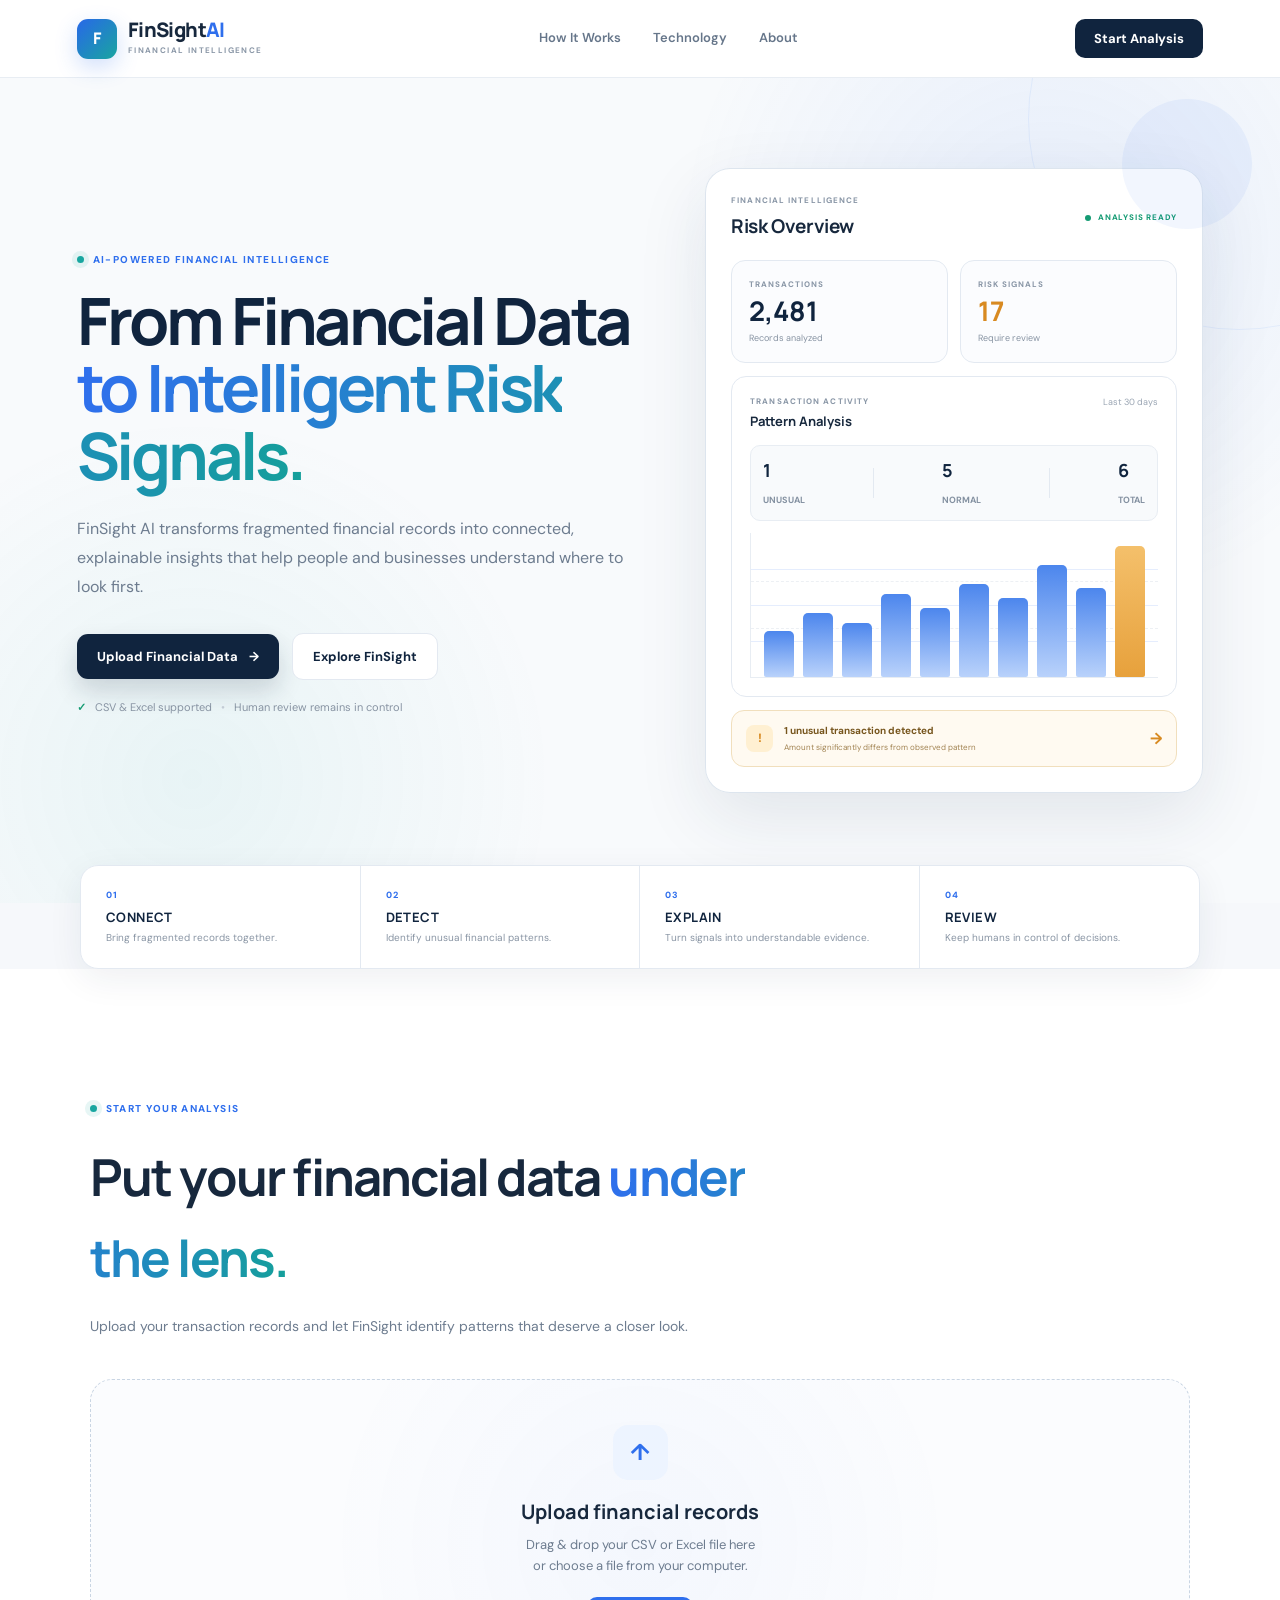
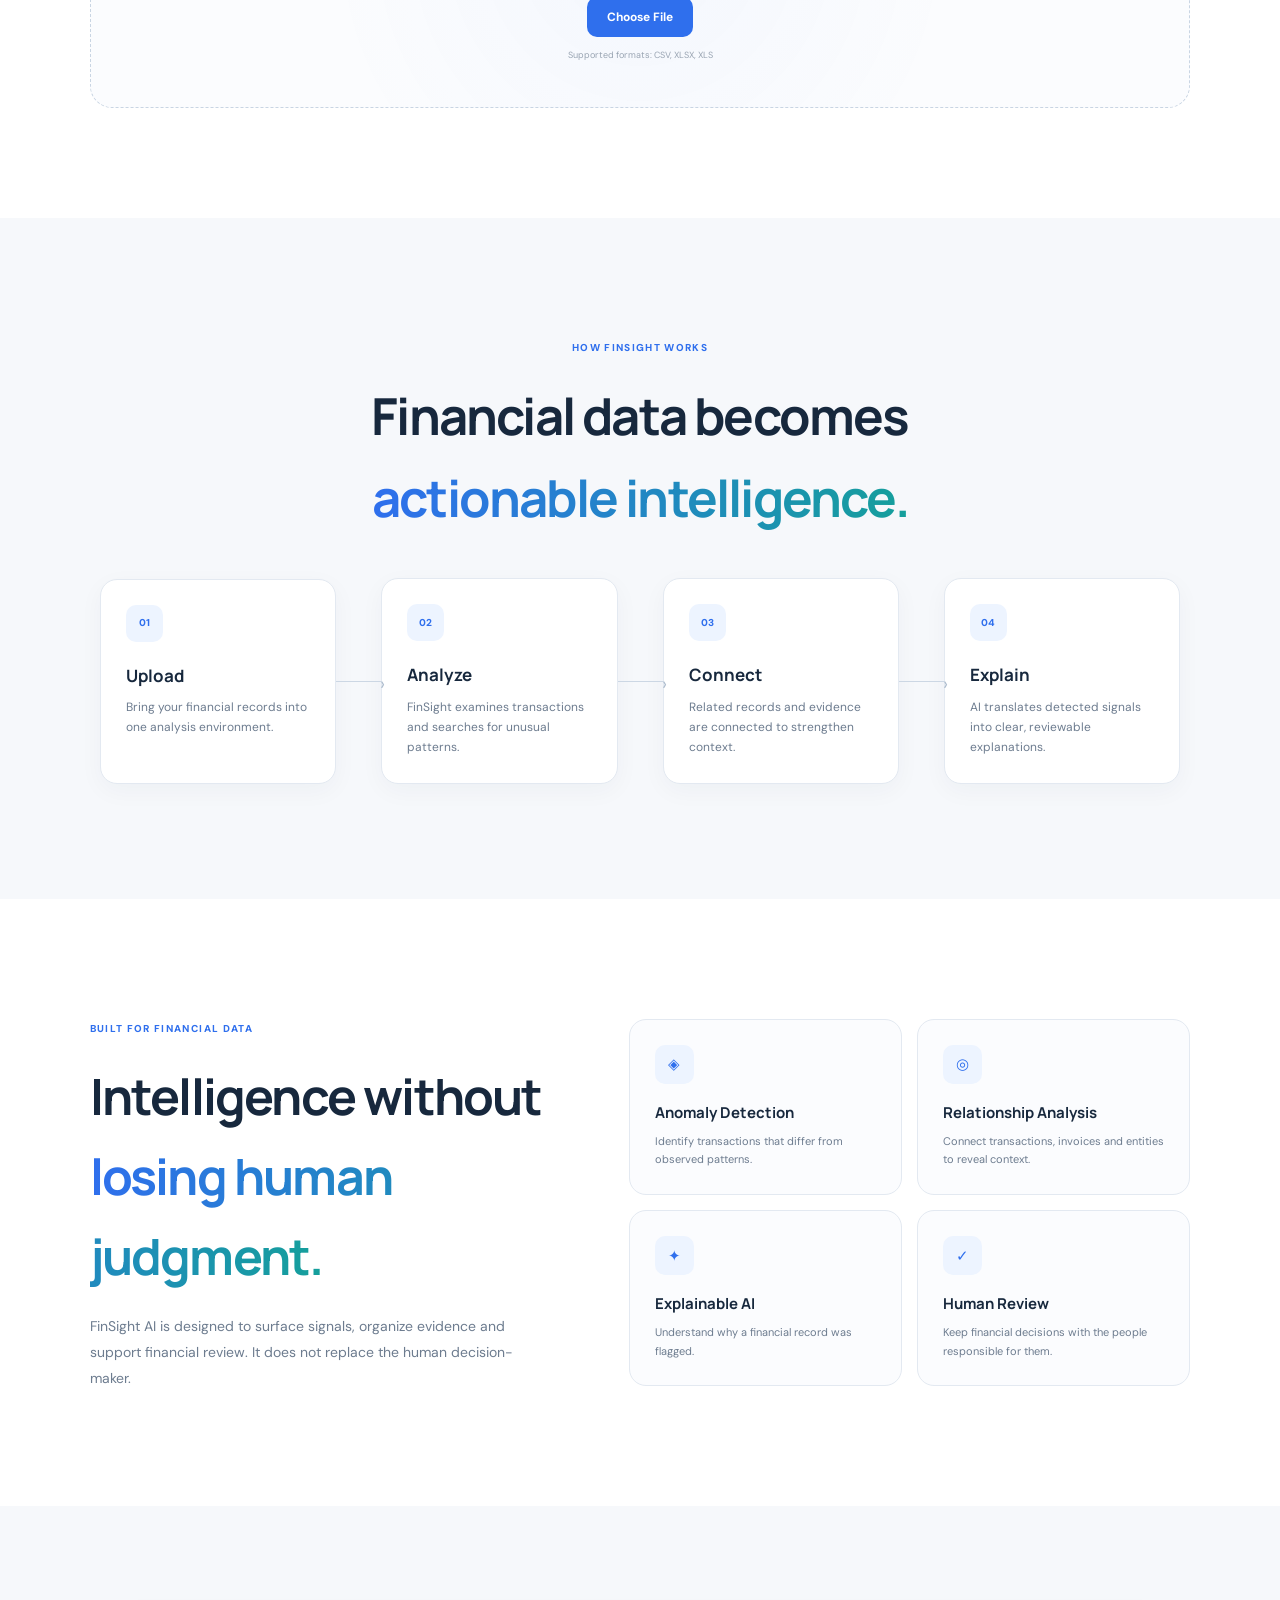
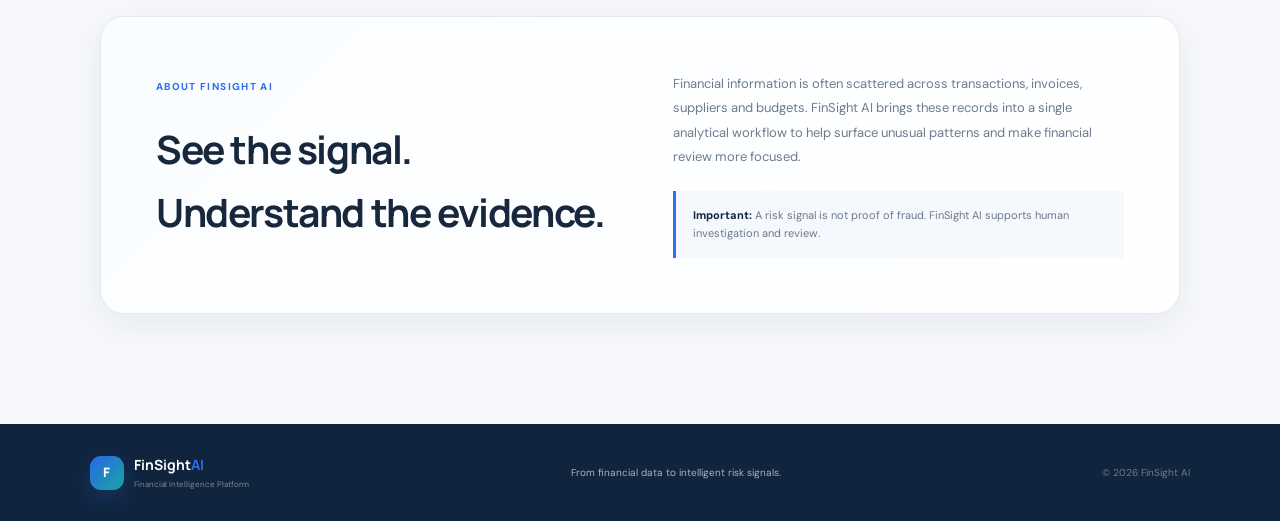
==== frontend/index.html @ 5de6beb6 "Complete FinSight AI frontend backend and risk analysis" ====
<!DOCTYPE html>
<html lang="en">

<head>

    <meta charset="UTF-8">

    <meta
        name="viewport"
        content="width=device-width, initial-scale=1.0"
    >

    <title>
        FinSight AI | Financial Intelligence
    </title>

    <link
        rel="stylesheet"
        href="style.css"
    >

</head>


<body>


    <!-- =====================================
         NAVIGATION
    ====================================== -->

    <header class="navbar">

        <div class="logo">

            <div class="logo-mark">
                F
            </div>

            <div>

                <div class="logo-name">
                    FinSight<span>AI</span>
                </div>

                <div class="logo-tagline">
                    FINANCIAL INTELLIGENCE
                </div>

            </div>

        </div>


        <nav>

            <a href="#how-it-works">
                How It Works
            </a>

            <a href="#technology">
                Technology
            </a>

            <a href="#about">
                About
            </a>

        </nav>


        <button
            class="nav-button"
            onclick="scrollToUpload()"
        >
            Start Analysis
        </button>

    </header>



    <!-- =====================================
         MAIN
    ====================================== -->

    <main>


        <!-- =================================
             HERO
        ================================== -->

        <section class="hero">


            <div class="hero-content">


                <div class="eyebrow">

                    <span class="status-dot"></span>

                    AI-POWERED FINANCIAL INTELLIGENCE

                </div>


                <h1>

                    From Financial Data

                    <br>

                    <span>
                        to Intelligent Risk Signals.
                    </span>

                </h1>


                <p class="hero-description">

                    FinSight AI transforms fragmented
                    financial records into connected,
                    explainable insights that help people
                    and businesses understand where to
                    look first.

                </p>


                <div class="hero-actions">


                    <button
                        class="primary-button"
                        onclick="scrollToUpload()"
                    >

                        Upload Financial Data

                        <span>
                            →
                        </span>

                    </button>


                    <button
                        class="secondary-button"
                        onclick="scrollToHowItWorks()"
                    >

                        Explore FinSight

                    </button>


                </div>


                <div class="hero-note">

                    <span>
                        ✓
                    </span>

                    CSV & Excel supported

                    <span class="separator">
                        •
                    </span>

                    Human review remains in control

                </div>


            </div>



            <!-- =================================
                 HERO INTELLIGENCE PREVIEW
            ================================== -->

            <div class="hero-visual">


                <div class="visual-header">


                    <div>

                        <span class="small-label">
                            FINANCIAL INTELLIGENCE
                        </span>

                        <h3>
                            Risk Overview
                        </h3>

                    </div>


                    <div class="live-status">

                        <span></span>

                        ANALYSIS READY

                    </div>


                </div>



                <!-- =================================
                     HERO METRICS
                ================================== -->

                <div class="metric-grid">


                    <div class="metric-card">

                        <span class="metric-label">
                            TRANSACTIONS
                        </span>

                        <strong>
                            2,481
                        </strong>

                        <small>
                            Records analyzed
                        </small>

                    </div>


                    <div class="metric-card">

                        <span class="metric-label">
                            RISK SIGNALS
                        </span>

                        <strong class="accent-number">
                            17
                        </strong>

                        <small>
                            Require review
                        </small>

                    </div>


                </div>



                <!-- =================================
                     PATTERN ANALYSIS
                ================================== -->

                <div class="analysis-card">


                    <div class="analysis-top">


                        <div>

                            <span class="small-label">
                                TRANSACTION ACTIVITY
                            </span>

                            <h4>
                                Pattern Analysis
                            </h4>

                        </div>


                        <span class="period">
                            Last 30 days
                        </span>


                    </div>



                    <!-- Pattern summary -->

                    <div
                        class="pattern-summary"
                        style="
                            display:flex;
                            justify-content:space-between;
                            align-items:center;
                            margin-bottom:12px;
                            padding:10px 12px;
                            border-radius:10px;
                            background:#f8fafc;
                            border:1px solid #e8edf3;
                        "
                    >

                        <div>

                            <strong
                                style="
                                    display:block;
                                    color:#10243e;
                                    font-family:'Manrope',sans-serif;
                                    font-size:18px;
                                "
                            >
                                1
                            </strong>

                            <span
                                style="
                                    color:#8491a1;
                                    font-size:9px;
                                    font-weight:700;
                                    text-transform:uppercase;
                                "
                            >
                                Unusual

                            </span>

                        </div>


                        <div
                            style="
                                width:1px;
                                height:30px;
                                background:#e3e9f1;
                            "
                        ></div>


                        <div>

                            <strong
                                style="
                                    display:block;
                                    color:#10243e;
                                    font-family:'Manrope',sans-serif;
                                    font-size:18px;
                                "
                            >
                                5
                            </strong>

                            <span
                                style="
                                    color:#8491a1;
                                    font-size:9px;
                                    font-weight:700;
                                    text-transform:uppercase;
                                "
                            >
                                Normal

                            </span>

                        </div>


                        <div
                            style="
                                width:1px;
                                height:30px;
                                background:#e3e9f1;
                            "
                        ></div>


                        <div>

                            <strong
                                style="
                                    display:block;
                                    color:#10243e;
                                    font-family:'Manrope',sans-serif;
                                    font-size:18px;
                                "
                            >
                                6
                            </strong>

                            <span
                                style="
                                    color:#8491a1;
                                    font-size:9px;
                                    font-weight:700;
                                    text-transform:uppercase;
                                "
                            >
                                Total

                            </span>

                        </div>


                    </div>



                    <!-- Chart -->

                    <div class="chart">


                        <div class="chart-line line-1"></div>

                        <div class="chart-line line-2"></div>

                        <div class="chart-line line-3"></div>


                        <div class="chart-bars">

                            <i style="height:32%"></i>

                            <i style="height:45%"></i>

                            <i style="height:38%"></i>

                            <i style="height:58%"></i>

                            <i style="height:48%"></i>

                            <i style="height:65%"></i>

                            <i style="height:55%"></i>

                            <i style="height:78%"></i>

                            <i style="height:62%"></i>

                            <i
                                style="height:91%"
                                class="risk-bar"
                            ></i>

                        </div>


                    </div>


                </div>



                <!-- =================================
                     RISK ALERT
                ================================== -->

                <div class="risk-alert">


                    <div class="risk-icon">
                        !
                    </div>


                    <div class="risk-text">

                        <strong>
                            1 unusual transaction detected
                        </strong>

                        <span>
                            Amount significantly differs
                            from observed pattern
                        </span>

                    </div>


                    <div class="risk-arrow">
                        →
                    </div>


                </div>


            </div>


        </section>



        <!-- =====================================
             CONCEPT STRIP
        ====================================== -->

        <section class="concept-strip">


            <div>

                <span>
                    01
                </span>

                <strong>
                    CONNECT
                </strong>

                <p>
                    Bring fragmented records together.
                </p>

            </div>


            <div>

                <span>
                    02
                </span>

                <strong>
                    DETECT
                </strong>

                <p>
                    Identify unusual financial patterns.
                </p>

            </div>


            <div>

                <span>
                    03
                </span>

                <strong>
                    EXPLAIN
                </strong>

                <p>
                    Turn signals into understandable evidence.
                </p>

            </div>


            <div>

                <span>
                    04
                </span>

                <strong>
                    REVIEW
                </strong>

                <p>
                    Keep humans in control of decisions.
                </p>

            </div>


        </section>



        <!-- =====================================
             UPLOAD SECTION
        ====================================== -->

        <section
            class="upload-section"
            id="upload"
        >


            <div class="section-heading">


                <div class="eyebrow">

                    <span class="status-dot"></span>

                    START YOUR ANALYSIS

                </div>


                <h2>

                    Put your financial data

                    <span>
                        under the lens.
                    </span>

                </h2>


                <p>

                    Upload your transaction records
                    and let FinSight identify patterns
                    that deserve a closer look.

                </p>


            </div>



            <div
                class="upload-box"
                id="uploadBox"
            >


                <div class="upload-icon">
                    ↑
                </div>


                <h3>
                    Upload financial records
                </h3>


                <p>

                    Drag & drop your CSV or Excel
                    file here

                    <br>

                    or choose a file from your computer.

                </p>


                <input
                    type="file"
                    id="fileInput"
                    accept=".csv,.xlsx,.xls"
                    hidden
                >


                <button
                    class="upload-button"
                    onclick="document.getElementById('fileInput').click()"
                >

                    Choose File

                </button>


                <div class="file-info">

                    Supported formats:
                    CSV, XLSX, XLS

                </div>


            </div>


        </section>



        <!-- =====================================
             HOW IT WORKS
        ====================================== -->

        <section
            class="how-section"
            id="how-it-works"
        >


            <div class="section-heading centered">


                <div class="eyebrow">
                    HOW FINSIGHT WORKS
                </div>


                <h2>

                    Financial data becomes

                    <span>
                        actionable intelligence.
                    </span>

                </h2>


            </div>



            <div class="steps">


                <div class="step-card">

                    <div class="step-number">
                        01
                    </div>

                    <h3>
                        Upload
                    </h3>

                    <p>

                        Bring your financial records
                        into one analysis environment.

                    </p>

                </div>


                <div class="step-connector"></div>


                <div class="step-card">

                    <div class="step-number">
                        02
                    </div>

                    <h3>
                        Analyze
                    </h3>

                    <p>

                        FinSight examines transactions
                        and searches for unusual patterns.

                    </p>

                </div>


                <div class="step-connector"></div>


                <div class="step-card">

                    <div class="step-number">
                        03
                    </div>

                    <h3>
                        Connect
                    </h3>

                    <p>

                        Related records and evidence
                        are connected to strengthen context.

                    </p>

                </div>


                <div class="step-connector"></div>


                <div class="step-card">

                    <div class="step-number">
                        04
                    </div>

                    <h3>
                        Explain
                    </h3>

                    <p>

                        AI translates detected signals
                        into clear, reviewable explanations.

                    </p>

                </div>


            </div>


        </section>



        <!-- =====================================
             TECHNOLOGY
        ====================================== -->

        <section
            class="technology-section"
            id="technology"
        >


            <div class="tech-content">


                <div class="eyebrow">
                    BUILT FOR FINANCIAL DATA
                </div>


                <h2>

                    Intelligence without

                    <span>
                        losing human judgment.
                    </span>

                </h2>


                <p>

                    FinSight AI is designed to surface
                    signals, organize evidence and
                    support financial review. It does
                    not replace the human decision-maker.

                </p>


            </div>



            <div class="tech-grid">


                <div class="tech-card">

                    <span class="tech-icon">
                        ◈
                    </span>

                    <h3>
                        Anomaly Detection
                    </h3>

                    <p>
                        Identify transactions that differ
                        from observed patterns.
                    </p>

                </div>


                <div class="tech-card">

                    <span class="tech-icon">
                        ◎
                    </span>

                    <h3>
                        Relationship Analysis
                    </h3>

                    <p>
                        Connect transactions, invoices
                        and entities to reveal context.
                    </p>

                </div>


                <div class="tech-card">

                    <span class="tech-icon">
                        ✦
                    </span>

                    <h3>
                        Explainable AI
                    </h3>

                    <p>
                        Understand why a financial record
                        was flagged.
                    </p>

                </div>


                <div class="tech-card">

                    <span class="tech-icon">
                        ✓
                    </span>

                    <h3>
                        Human Review
                    </h3>

                    <p>
                        Keep financial decisions with
                        the people responsible for them.
                    </p>

                </div>


            </div>


        </section>



        <!-- =====================================
             ABOUT
        ====================================== -->

        <section
            class="about-section"
            id="about"
        >


            <div class="about-card">


                <div class="about-left">


                    <div class="eyebrow">
                        ABOUT FINSIGHT AI
                    </div>


                    <h2>

                        See the signal.

                        <br>

                        Understand the evidence.

                    </h2>


                </div>



                <div class="about-right">


                    <p>

                        Financial information is often
                        scattered across transactions,
                        invoices, suppliers and budgets.
                        FinSight AI brings these records
                        into a single analytical workflow
                        to help surface unusual patterns
                        and make financial review more focused.

                    </p>


                    <div class="disclaimer">

                        <strong>
                            Important:
                        </strong>

                        A risk signal is not proof of fraud.
                        FinSight AI supports human investigation
                        and review.

                    </div>


                </div>


            </div>


        </section>


    </main>



    <!-- =====================================
         FOOTER
    ====================================== -->

    <footer>


        <div class="footer-logo">


            <div class="logo-mark">
                F
            </div>


            <div>

                <strong>
                    FinSight<span>AI</span>
                </strong>

                <small>
                    Financial Intelligence Platform
                </small>

            </div>


        </div>


        <p>
            From financial data to intelligent risk signals.
        </p>


        <span class="copyright">
            © 2026 FinSight AI
        </span>


    </footer>



    <script src="script.js"></script>


</body>

</html>
---- frontend/style.css ----
@import url('https://fonts.googleapis.com/css2?family=DM+Sans:wght@400;500;600;700&family=Manrope:wght@600;700;800&display=swap');

:root {
    --navy: #10243e;
    --navy-2: #173452;
    --blue: #2f6fed;
    --blue-soft: #edf4ff;
    --teal: #18a6a0;
    --green: #159b73;
    --orange: #d88a21;

    --bg: #f6f8fb;
    --white: #ffffff;
    --text: #17283d;
    --muted: #6d7c8f;
    --line: #e3e9f1;

    --shadow: 0 24px 70px rgba(25, 48, 76, .10);
    --shadow-soft: 0 10px 35px rgba(25, 48, 76, .07);

    --radius: 20px;
}


/* =========================================
   RESET
========================================= */

* {
    margin: 0;
    padding: 0;
    box-sizing: border-box;
}

html {
    scroll-behavior: smooth;
}

body {
    font-family: "DM Sans", sans-serif;
    color: var(--text);
    background: var(--bg);
    line-height: 1.6;
    overflow-x: hidden;
}

button,
input {
    font-family: inherit;
}

button {
    cursor: pointer;
}

a {
    text-decoration: none;
    color: inherit;
}

h1,
h2,
h3,
h4 {
    font-family: "Manrope", sans-serif;
}


/* =========================================
   NAVIGATION
========================================= */

.navbar {
    height: 78px;
    padding: 0 6%;

    display: flex;
    align-items: center;
    justify-content: space-between;

    background: rgba(255, 255, 255, .94);

    border-bottom: 1px solid rgba(227, 233, 241, .8);

    position: sticky;
    top: 0;
    z-index: 100;

    backdrop-filter: blur(18px);
}

.logo {
    display: flex;
    align-items: center;
    gap: 11px;
}

.logo-mark {
    width: 40px;
    height: 40px;

    display: flex;
    align-items: center;
    justify-content: center;

    border-radius: 11px;

    color: white;

    font-family: "Manrope", sans-serif;
    font-weight: 800;

    background: linear-gradient(
        135deg,
        #2868e8,
        #19a5a0
    );

    box-shadow: 0 8px 22px rgba(47, 111, 237, .22);
}

.logo-name {
    font-family: "Manrope", sans-serif;

    font-weight: 800;
    font-size: 20px;

    line-height: 1;

    letter-spacing: -.6px;
}

.logo-name span,
.footer-logo span {
    color: var(--blue);
}

.logo-tagline {
    margin-top: 4px;

    color: #8a97a7;

    font-size: 8px;
    font-weight: 700;

    letter-spacing: 1.4px;
}

nav {
    display: flex;
    gap: 32px;
}

nav a {
    color: #66768a;

    font-size: 13px;
    font-weight: 600;

    transition: .25s ease;
}

nav a:hover {
    color: var(--blue);
}

.nav-button {
    border: 0;

    padding: 11px 19px;

    border-radius: 10px;

    background: var(--navy);
    color: white;

    font-size: 13px;
    font-weight: 700;

    transition: .25s ease;
}

.nav-button:hover {
    background: var(--blue);

    transform: translateY(-2px);
}


/* =========================================
   HERO
========================================= */

.hero {
    min-height: 700px;

    padding: 90px 6% 110px;

    display: grid;

    grid-template-columns:
        minmax(0, 1fr)
        minmax(440px, .9fr);

    align-items: center;

    gap: 75px;

    position: relative;

    overflow: hidden;

    background:
        radial-gradient(
            circle at 82% 20%,
            rgba(47, 111, 237, .09),
            transparent 30%
        ),
        radial-gradient(
            circle at 15% 85%,
            rgba(24, 166, 160, .07),
            transparent 28%
        ),
        #f8fafc;
}

.hero::before {
    content: "";

    position: absolute;

    width: 420px;
    height: 420px;

    right: -170px;
    top: -170px;

    border: 1px solid rgba(47, 111, 237, .08);

    border-radius: 50%;
}

.hero-content {
    max-width: 650px;

    position: relative;
    z-index: 2;
}

.eyebrow {
    display: inline-flex;

    align-items: center;

    gap: 9px;

    color: var(--blue);

    font-size: 10px;

    font-weight: 800;

    letter-spacing: 1.35px;

    margin-bottom: 19px;
}

.status-dot {
    width: 7px;
    height: 7px;

    border-radius: 50%;

    background: var(--teal);

    box-shadow:
        0 0 0 5px rgba(24, 166, 160, .10);
}

.hero h1 {
    max-width: 700px;

    font-size: clamp(46px, 5.1vw, 72px);

    line-height: 1.04;

    letter-spacing: -3.3px;

    color: var(--navy);

    margin-bottom: 25px;
}

.hero h1 span,
.section-heading h2 span,
.tech-content h2 span {
    background:
        linear-gradient(
            90deg,
            #2f6fed,
            #159f9b
        );

    -webkit-background-clip: text;
    -webkit-text-fill-color: transparent;
}

.hero-description {
    max-width: 570px;

    color: var(--muted);

    font-size: 16px;

    line-height: 1.8;

    margin-bottom: 31px;
}

.hero-actions {
    display: flex;

    gap: 13px;

    align-items: center;
}

.primary-button,
.secondary-button {
    border-radius: 11px;

    padding: 14px 20px;

    font-size: 13px;

    font-weight: 700;

    transition: .25s ease;
}

.primary-button {
    border: 0;

    background: var(--navy);

    color: white;

    box-shadow:
        0 12px 25px rgba(16, 36, 62, .16);
}

.primary-button span {
    margin-left: 8px;
}

.primary-button:hover {
    background: var(--blue);

    transform: translateY(-2px);
}

.secondary-button {
    background: white;

    color: var(--navy);

    border: 1px solid var(--line);
}

.secondary-button:hover {
    border-color: #b8c7da;

    transform: translateY(-2px);
}

.hero-note {
    margin-top: 19px;

    display: flex;

    align-items: center;

    gap: 9px;

    color: #8793a2;

    font-size: 11px;
}

.hero-note > span:first-child {
    color: var(--green);

    font-weight: 800;
}

.separator {
    color: #c3cbd5;
}


/* =========================================
   HERO VISUAL
========================================= */

.hero-visual {
    position: relative;

    width: 100%;

    padding: 25px;

    background: rgba(255, 255, 255, .97);

    border: 1px solid rgba(220, 228, 238, .95);

    border-radius: 25px;

    box-shadow: var(--shadow);

    backdrop-filter: blur(20px);

    transform: none;

    transition: .3s ease;

    z-index: 3;
}

.hero-visual:hover {
    transform: translateY(-3px);
}

.hero-visual::before {
    content: "";

    position: absolute;

    width: 130px;
    height: 130px;

    top: -70px;
    right: -50px;

    border-radius: 50%;

    background: rgba(47, 111, 237, .06);

    pointer-events: none;
}

.visual-header {
    display: flex;

    align-items: center;

    justify-content: space-between;

    margin-bottom: 19px;
}

.small-label {
    display: block;

    color: #8a97a7;

    font-size: 8px;

    font-weight: 800;

    letter-spacing: 1.1px;
}

.visual-header h3 {
    margin-top: 4px;

    font-size: 19px;

    letter-spacing: -.4px;
}

.live-status {
    display: flex;

    align-items: center;

    gap: 7px;

    color: var(--green);

    font-size: 8px;

    font-weight: 800;

    letter-spacing: .8px;
}

.live-status span {
    width: 6px;
    height: 6px;

    border-radius: 50%;

    background: var(--green);
}


/* =========================================
   METRICS
========================================= */

.metric-grid {
    display: grid;

    grid-template-columns: 1fr 1fr;

    gap: 12px;

    margin-bottom: 13px;
}

.metric-card {
    padding: 17px;

    border: 1px solid var(--line);

    border-radius: 14px;

    background: #fbfcfe;
}

.metric-label {
    display: block;

    color: #8a97a7;

    font-size: 8px;

    font-weight: 800;

    letter-spacing: 1px;

    margin-bottom: 6px;
}

.metric-card strong {
    display: block;

    color: var(--navy);

    font-family: "Manrope", sans-serif;

    font-size: 27px;

    line-height: 1;
}

.metric-card strong.accent-number {
    color: var(--orange);
}

.metric-card small {
    display: block;

    color: #8793a2;

    font-size: 9px;

    margin-top: 7px;
}


/* =========================================
   ANALYSIS CARD
========================================= */

.analysis-card {
    padding: 18px;

    background: #fff;

    border: 1px solid var(--line);

    border-radius: 15px;
}

.analysis-top {
    display: flex;

    justify-content: space-between;

    align-items: flex-start;

    margin-bottom: 13px;
}

.analysis-top h4 {
    margin-top: 3px;

    font-size: 13px;
}

.period {
    color: #9aa5b3;

    font-size: 9px;
}


/* =========================================
   CHART
========================================= */

.chart {
    height: 145px;

    position: relative;

    border-left: 1px solid #e8edf3;

    border-bottom: 1px solid #e8edf3;

    overflow: hidden;
}

.chart::before,
.chart::after {
    content: "";

    position: absolute;

    left: 0;
    right: 0;

    border-top: 1px dashed #edf0f4;
}

.chart::before {
    top: 33%;
}

.chart::after {
    top: 66%;
}

.chart-bars {
    height: 100%;

    padding: 0 13px;

    display: flex;

    align-items: flex-end;

    gap: 9px;
}

.chart-bars i {
    display: block;

    flex: 1;

    min-width: 8px;

    border-radius: 5px 5px 2px 2px;

    background:
        linear-gradient(
            to top,
            #b9d2fb,
            #4c86ed
        );

    position: relative;

    z-index: 2;
}

.chart-bars i.risk-bar {
    background:
        linear-gradient(
            to top,
            #e7a13c,
            #f4c06b
        );
}

.chart-line {
    position: absolute;

    left: 0;
    right: 0;

    height: 1px;

    background: rgba(47, 111, 237, .12);
}

.line-1 {
    top: 25%;
}

.line-2 {
    top: 50%;
}

.line-3 {
    top: 75%;
}


/* =========================================
   RISK ALERT
========================================= */

.risk-alert {
    display: flex;

    align-items: center;

    gap: 11px;

    margin-top: 13px;

    padding: 12px 14px;

    border: 1px solid #f1dfbd;

    border-radius: 13px;

    background: #fffaf1;
}

.risk-icon {
    width: 27px;
    height: 27px;

    display: flex;

    align-items: center;
    justify-content: center;

    border-radius: 8px;

    background: #fff0d2;

    color: var(--orange);

    font-weight: 800;

    font-size: 12px;
}

.risk-text {
    flex: 1;
}

.risk-text strong {
    display: block;

    color: #76551d;

    font-size: 10px;
}

.risk-text span {
    display: block;

    color: #a18352;

    font-size: 8px;

    margin-top: 2px;
}

.risk-arrow {
    color: var(--orange);

    font-weight: 700;
}


/* =========================================
   CONCEPT STRIP
========================================= */

.concept-strip {
    width: 88%;

    max-width: 1120px;

    margin: -38px auto 0;

    position: relative;

    z-index: 5;

    display: grid;

    grid-template-columns:
        repeat(4, 1fr);

    background: white;

    border: 1px solid var(--line);

    border-radius: 18px;

    box-shadow: var(--shadow-soft);

    overflow: hidden;
}

.concept-strip > div {
    padding: 22px 25px;

    border-right: 1px solid var(--line);

    position: relative;
}

.concept-strip > div:last-child {
    border-right: 0;
}

.concept-strip span {
    display: block;

    color: var(--blue);

    font-size: 9px;

    font-weight: 800;

    letter-spacing: 1px;

    margin-bottom: 4px;
}

.concept-strip strong {
    display: block;

    color: var(--navy);

    font-family: "Manrope", sans-serif;

    font-size: 13px;

    letter-spacing: .4px;
}

.concept-strip p {
    margin-top: 3px;

    color: #8995a4;

    font-size: 10px;
}


/* =========================================
   UPLOAD SECTION
========================================= */

.upload-section {
    padding: 125px 7% 110px;

    background: white;
}

.section-heading {
    max-width: 680px;

    margin-bottom: 40px;
}

.section-heading h2 {
    font-size: clamp(34px, 4vw, 51px);

    letter-spacing: -1.8px;

    margin-bottom: 15px;
}

.section-heading p {
    color: var(--muted);

    font-size: 14px;

    line-height: 1.8;
}

.upload-box {
    min-height: 320px;

    display: flex;

    flex-direction: column;

    align-items: center;

    justify-content: center;

    text-align: center;

    padding: 45px;

    border: 1.5px dashed #c9d5e3;

    border-radius: 22px;

    background:
        radial-gradient(
            circle at center,
            rgba(47, 111, 237, .035),
            transparent 55%
        ),
        #fbfcfe;

    transition: .3s ease;
}

.upload-box:hover,
.upload-box.drag-over {
    border-color: var(--blue);

    background: #f8fbff;

    box-shadow: var(--shadow-soft);

    transform: translateY(-2px);
}

.upload-icon {
    width: 55px;
    height: 55px;

    display: flex;

    align-items: center;

    justify-content: center;

    margin-bottom: 16px;

    border-radius: 15px;

    background: var(--blue-soft);

    color: var(--blue);

    font-size: 23px;

    font-weight: 700;
}

.upload-box h3 {
    font-size: 20px;

    margin-bottom: 7px;
}

.upload-box p {
    color: var(--muted);

    font-size: 13px;

    margin-bottom: 20px;
}

.upload-button {
    border: 0;

    padding: 12px 20px;

    border-radius: 10px;

    background: var(--blue);

    color: white;

    font-size: 12px;

    font-weight: 700;

    transition: .25s ease;
}

.upload-button:hover {
    background: var(--navy);

    transform: translateY(-2px);
}

.file-info {
    margin-top: 11px;

    color: #99a4b2;

    font-size: 9px;
}


/* =========================================
   FINANCIAL ANALYSIS RESULTS
========================================= */

.analysis-results {
    width: 100%;
    max-width: 1050px;

    display: grid;
    grid-template-columns: repeat(4, 1fr);

    gap: 12px;

    margin: 28px auto;
}

.analysis-results > div {
    padding: 18px;

    background: #ffffff;

    border: 1px solid var(--line);

    border-radius: 14px;

    text-align: left;

    box-shadow: 0 5px 18px rgba(25, 48, 76, .04);
}

.analysis-results strong {
    display: block;

    color: var(--navy);

    font-family: "Manrope", sans-serif;

    font-size: 23px;

    line-height: 1.2;

    margin-bottom: 5px;
}

.analysis-results span {
    display: block;

    color: #8491a1;

    font-size: 9px;

    font-weight: 700;

    letter-spacing: .5px;

    text-transform: uppercase;
}


/* =========================================
   ANOMALY SECTION
========================================= */

.anomaly-section {
    width: 100%;
    max-width: 1050px;

    margin: 30px auto;

    text-align: left;
}

.anomaly-header {
    display: flex;

    align-items: center;

    gap: 12px;

    padding: 16px 18px;

    margin-bottom: 14px;

    background: #fffaf1;

    border: 1px solid #f1dfbd;

    border-radius: 14px;
}

.anomaly-icon {
    width: 34px;
    height: 34px;

    display: flex;

    align-items: center;
    justify-content: center;

    flex-shrink: 0;

    border-radius: 10px;

    background: #fff0d2;

    color: var(--orange);

    font-weight: 800;
}

.anomaly-header strong {
    display: block;

    color: #76551d;

    font-size: 12px;
}

.anomaly-header span {
    display: block;

    margin-top: 2px;

    color: #a18352;

    font-size: 10px;
}


/* =========================================
   ANOMALY CARD
========================================= */

.anomaly-card {
    padding: 24px;

    background: white;

    border: 1px solid var(--line);

    border-radius: 18px;

    box-shadow: 0 10px 35px rgba(25, 48, 76, .06);

    margin-bottom: 18px;
}

.anomaly-card-top {
    display: flex;

    justify-content: space-between;

    gap: 25px;

    padding-bottom: 18px;

    border-bottom: 1px solid var(--line);
}

.anomaly-card-top span,
.risk-score-box span,
.connected-item span {
    display: block;

    color: #8a97a7;

    font-size: 8px;

    font-weight: 800;

    letter-spacing: 1px;

    margin-bottom: 4px;
}

.anomaly-card-top strong {
    color: var(--navy);

    font-family: "Manrope", sans-serif;

    font-size: 18px;
}


/* =========================================
   RISK SCORE
========================================= */

.risk-score-box {
    display: flex;

    align-items: center;

    justify-content: space-between;

    gap: 20px;

    margin-top: 17px;

    padding: 16px;

    border-radius: 13px;

    background: #f8fafc;

    border: 1px solid #e8edf3;
}

.risk-score-box strong {
    color: var(--orange);

    font-family: "Manrope", sans-serif;

    font-size: 25px;
}

.risk-level {
    padding: 7px 12px;

    border-radius: 20px;

    background: #fff3dc;

    color: #8a611d;

    font-size: 9px;

    font-weight: 800;

    letter-spacing: .5px;
}


/* =========================================
   CONNECTED RECORDS
========================================= */

.connected-records {
    margin-top: 17px;

    padding: 17px;

    background: #f8fbff;

    border: 1px solid #e1ebf8;

    border-radius: 14px;
}

.connected-title {
    display: flex;

    align-items: center;

    gap: 8px;

    margin-bottom: 13px;

    color: var(--navy);

    font-size: 11px;
}

.connected-icon {
    font-size: 14px;
}

.connected-grid {
    display: grid;

    grid-template-columns: repeat(4, 1fr);

    gap: 10px;
}

.connected-item {
    padding: 12px;

    background: white;

    border: 1px solid #e6edf5;

    border-radius: 10px;
}

.connected-item strong {
    color: var(--navy);

    font-size: 11px;

    word-break: break-word;
}


/* =========================================
   AI EXPLANATION
========================================= */

.ai-explanation {
    margin-top: 17px;

    padding: 18px;

    border-radius: 14px;

    background:
        linear-gradient(
            135deg,
            #f5f9ff,
            #f8fcfb
        );

    border: 1px solid #dfeaf5;
}

.ai-explanation-title {
    display: flex;

    align-items: center;

    gap: 8px;

    margin-bottom: 9px;

    color: var(--navy);

    font-size: 12px;
}

.ai-icon {
    color: var(--blue);

    font-size: 15px;
}

.ai-explanation p {
    color: #63748a;

    font-size: 11px;

    line-height: 1.75;
}


/* =========================================
   RISK REASONS
========================================= */

.risk-reasons {
    margin-top: 17px;

    padding: 15px 17px;

    background: #fbfcfe;

    border: 1px solid var(--line);

    border-radius: 12px;
}

.risk-reasons strong {
    display: block;

    color: var(--navy);

    font-size: 10px;

    margin-bottom: 7px;
}

.risk-reasons ul {
    margin-left: 16px;
}

.risk-reasons li {
    color: #718096;

    font-size: 10px;

    margin-bottom: 3px;
}

.anomaly-card > p {
    margin-top: 13px;

    color: #68788b;

    font-size: 10px;

    line-height: 1.7;
}

.anomaly-card > small {
    display: block;

    margin-top: 15px;

    padding-top: 12px;

    border-top: 1px solid var(--line);

    color: #9aa5b3;

    font-size: 9px;
}


/* =========================================
   HUMAN REVIEW NOTE
========================================= */

.review-note {
    width: 100%;
    max-width: 1050px;

    margin: 20px auto;

    padding: 15px 18px;

    display: flex;

    align-items: center;

    gap: 7px;

    flex-wrap: wrap;

    background: #f5f8fd;

    border-left: 3px solid var(--blue);

    border-radius: 8px;

    color: #718096;

    font-size: 10px;

    text-align: left;
}

.review-note strong {
    color: var(--navy);
}


/* =========================================
   NO ANOMALY
========================================= */

.no-anomaly {
    width: 100%;
    max-width: 1050px;

    margin: 25px auto;

    padding: 22px;

    display: flex;

    align-items: center;

    gap: 13px;

    text-align: left;

    background: #f3fbf8;

    border: 1px solid #d6eee6;

    border-radius: 15px;
}

.no-anomaly > span {
    width: 35px;
    height: 35px;

    display: flex;

    align-items: center;
    justify-content: center;

    flex-shrink: 0;

    border-radius: 10px;

    background: #e2f6ef;

    color: var(--green);

    font-weight: 800;
}

.no-anomaly strong {
    display: block;

    color: #17694f;

    font-size: 12px;
}

.no-anomaly small {
    display: block;

    margin-top: 3px;

    color: #6e8c82;

    font-size: 10px;
}


/* =========================================
   HOW IT WORKS
========================================= */

.how-section {
    padding: 115px 7%;

    background: #f6f8fb;
}

.centered {
    text-align: center;

    margin-left: auto;

    margin-right: auto;
}

.steps {
    max-width: 1080px;

    margin: auto;

    display: grid;

    grid-template-columns:
        1fr 45px 1fr 45px 1fr 45px 1fr;

    align-items: center;
}

.step-card {
    min-height: 205px;

    padding: 25px;

    background: white;

    border: 1px solid var(--line);

    border-radius: 17px;

    box-shadow:
        0 7px 25px rgba(20,45,72,.04);

    transition: .3s ease;
}

.step-card:hover {
    transform: translateY(-5px);

    box-shadow: var(--shadow-soft);
}

.step-number {
    width: 37px;
    height: 37px;

    display: flex;

    align-items: center;

    justify-content: center;

    border-radius: 10px;

    background: var(--blue-soft);

    color: var(--blue);

    font-size: 10px;

    font-weight: 800;

    margin-bottom: 20px;
}

.step-card h3 {
    font-size: 17px;

    margin-bottom: 8px;
}

.step-card p {
    color: var(--muted);

    font-size: 12px;

    line-height: 1.7;
}

.step-connector {
    height: 1px;

    background: #ccd7e4;

    position: relative;
}

.step-connector::after {
    content: "›";

    position: absolute;

    right: -4px;

    top: -11px;

    color: #aebdce;

    font-size: 18px;
}


/* =========================================
   TECHNOLOGY
========================================= */

.technology-section {
    padding: 115px 7%;

    display: grid;

    grid-template-columns: .9fr 1.1fr;

    gap: 80px;

    align-items: center;

    background: white;
}

.tech-content {
    max-width: 480px;
}

.tech-content h2 {
    font-size: clamp(34px, 4vw, 50px);

    letter-spacing: -1.8px;

    margin-bottom: 18px;
}

.tech-content p {
    color: var(--muted);

    font-size: 14px;

    line-height: 1.85;
}

.tech-grid {
    display: grid;

    grid-template-columns: 1fr 1fr;

    gap: 15px;
}

.tech-card {
    padding: 25px;

    background: #fbfcfe;

    border: 1px solid var(--line);

    border-radius: 17px;

    transition: .3s ease;
}

.tech-card:hover {
    transform: translateY(-4px);

    background: white;

    box-shadow: var(--shadow-soft);
}

.tech-icon {
    width: 39px;
    height: 39px;

    display: flex;

    align-items: center;

    justify-content: center;

    margin-bottom: 17px;

    border-radius: 10px;

    background: var(--blue-soft);

    color: var(--blue);

    font-size: 15px;
}

.tech-card h3 {
    font-size: 15px;

    margin-bottom: 7px;
}

.tech-card p {
    color: var(--muted);

    font-size: 11px;

    line-height: 1.7;
}


/* =========================================
   ABOUT
========================================= */

.about-section {
    padding: 110px 7%;

    background: #f6f8fb;
}

.about-card {
    max-width: 1080px;

    margin: auto;

    display: grid;

    grid-template-columns: 1fr 1fr;

    gap: 65px;

    padding: 55px;

    background:
        linear-gradient(
            135deg,
            #fafdff,
            #ffffff
        );

    border: 1px solid var(--line);

    border-radius: 24px;

    box-shadow: var(--shadow-soft);
}

.about-left h2 {
    margin-top: 4px;

    font-size: 39px;

    letter-spacing: -1.4px;
}

.about-right > p {
    color: var(--muted);

    font-size: 13px;

    line-height: 1.85;

    margin-bottom: 22px;
}

.disclaimer {
    padding: 15px 17px;

    border-left: 3px solid var(--blue);

    background: #f5f8fd;

    color: #69798c;

    font-size: 11px;

    line-height: 1.7;
}

.disclaimer strong {
    color: var(--navy);
}


/* =========================================
   FOOTER
========================================= */

footer {
    padding: 30px 7%;

    display: flex;

    align-items: center;

    justify-content: space-between;

    background: var(--navy);

    color: rgba(255,255,255,.65);

    font-size: 10px;
}

.footer-logo {
    display: flex;

    align-items: center;

    gap: 10px;
}

.footer-logo .logo-mark {
    width: 34px;
    height: 34px;

    font-size: 13px;
}

.footer-logo strong {
    display: block;

    color: white;

    font-family: "Manrope", sans-serif;

    font-size: 14px;
}

.footer-logo small {
    display: block;

    color: rgba(255,255,255,.45);

    font-size: 8px;

    margin-top: 2px;
}

.copyright {
    color: rgba(255,255,255,.4);
}


/* =========================================
   RESPONSIVE
========================================= */

@media (max-width: 1000px) {

    .hero {
        grid-template-columns: 1fr;

        gap: 50px;

        padding-top: 70px;
    }

    .hero-content {
        max-width: 720px;
    }

    .hero-visual {
        max-width: 650px;

        width: 100%;
    }

    .steps {
        grid-template-columns: 1fr 1fr;

        gap: 15px;
    }

    .step-connector {
        display: none;
    }

    .technology-section {
        grid-template-columns: 1fr;

        gap: 45px;
    }

    .analysis-results {
        grid-template-columns: 1fr 1fr;
    }

    .connected-grid {
        grid-template-columns: 1fr 1fr;
    }
}


@media (max-width: 700px) {

    .navbar {
        padding: 0 5%;
    }

    nav {
        display: none;
    }

    .nav-button {
        padding: 9px 13px;

        font-size: 11px;
    }

    .hero {
        padding: 65px 5% 90px;
    }

    .hero h1 {
        font-size: 43px;

        letter-spacing: -2.1px;
    }

    .hero-actions {
        flex-direction: column;

        align-items: stretch;
    }

    .primary-button,
    .secondary-button {
        width: 100%;
    }

    .hero-note {
        flex-wrap: wrap;
    }

    .hero-visual {
        padding: 18px;

        transform: none;
    }

    .hero-visual:hover {
        transform: none;
    }

    .concept-strip {
        width: 90%;

        grid-template-columns: 1fr 1fr;
    }

    .concept-strip > div {
        border-bottom: 1px solid var(--line);
    }

    .concept-strip > div:nth-child(2) {
        border-right: 0;
    }

    .upload-section,
    .how-section,
    .technology-section,
    .about-section {
        padding-left: 5%;

        padding-right: 5%;
    }

    .metric-grid {
        grid-template-columns: 1fr;
    }

    .steps,
    .tech-grid {
        grid-template-columns: 1fr;
    }

    .about-card {
        grid-template-columns: 1fr;

        padding: 30px;

        gap: 30px;
    }

    .about-left h2 {
        font-size: 31px;
    }

    .analysis-results {
        grid-template-columns: 1fr;
    }

    .connected-grid {
        grid-template-columns: 1fr;
    }

    .anomaly-card {
        padding: 18px;
    }

    .anomaly-card-top {
        flex-direction: column;

        gap: 15px;
    }

    .risk-score-box {
        align-items: flex-start;

        flex-direction: column;
    }

    footer {
        flex-direction: column;

        gap: 15px;

        text-align: center;
    }
}
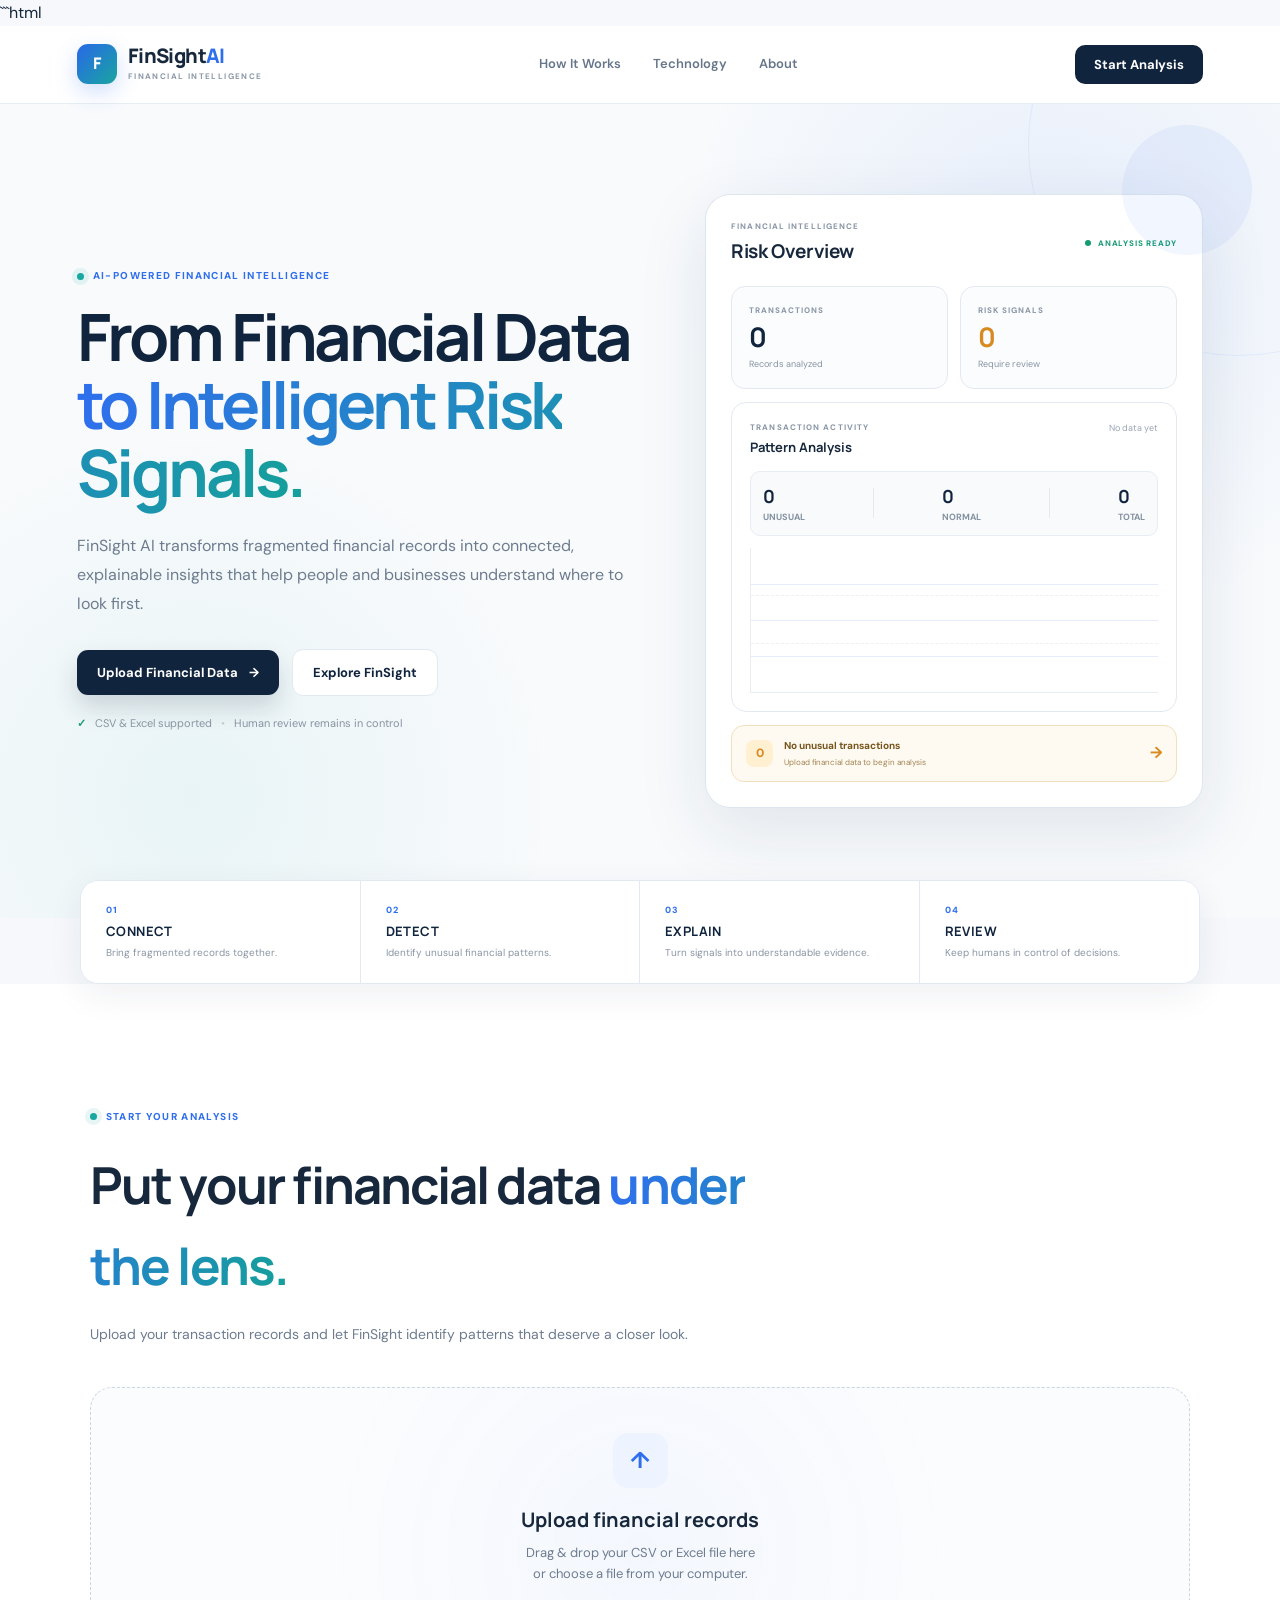
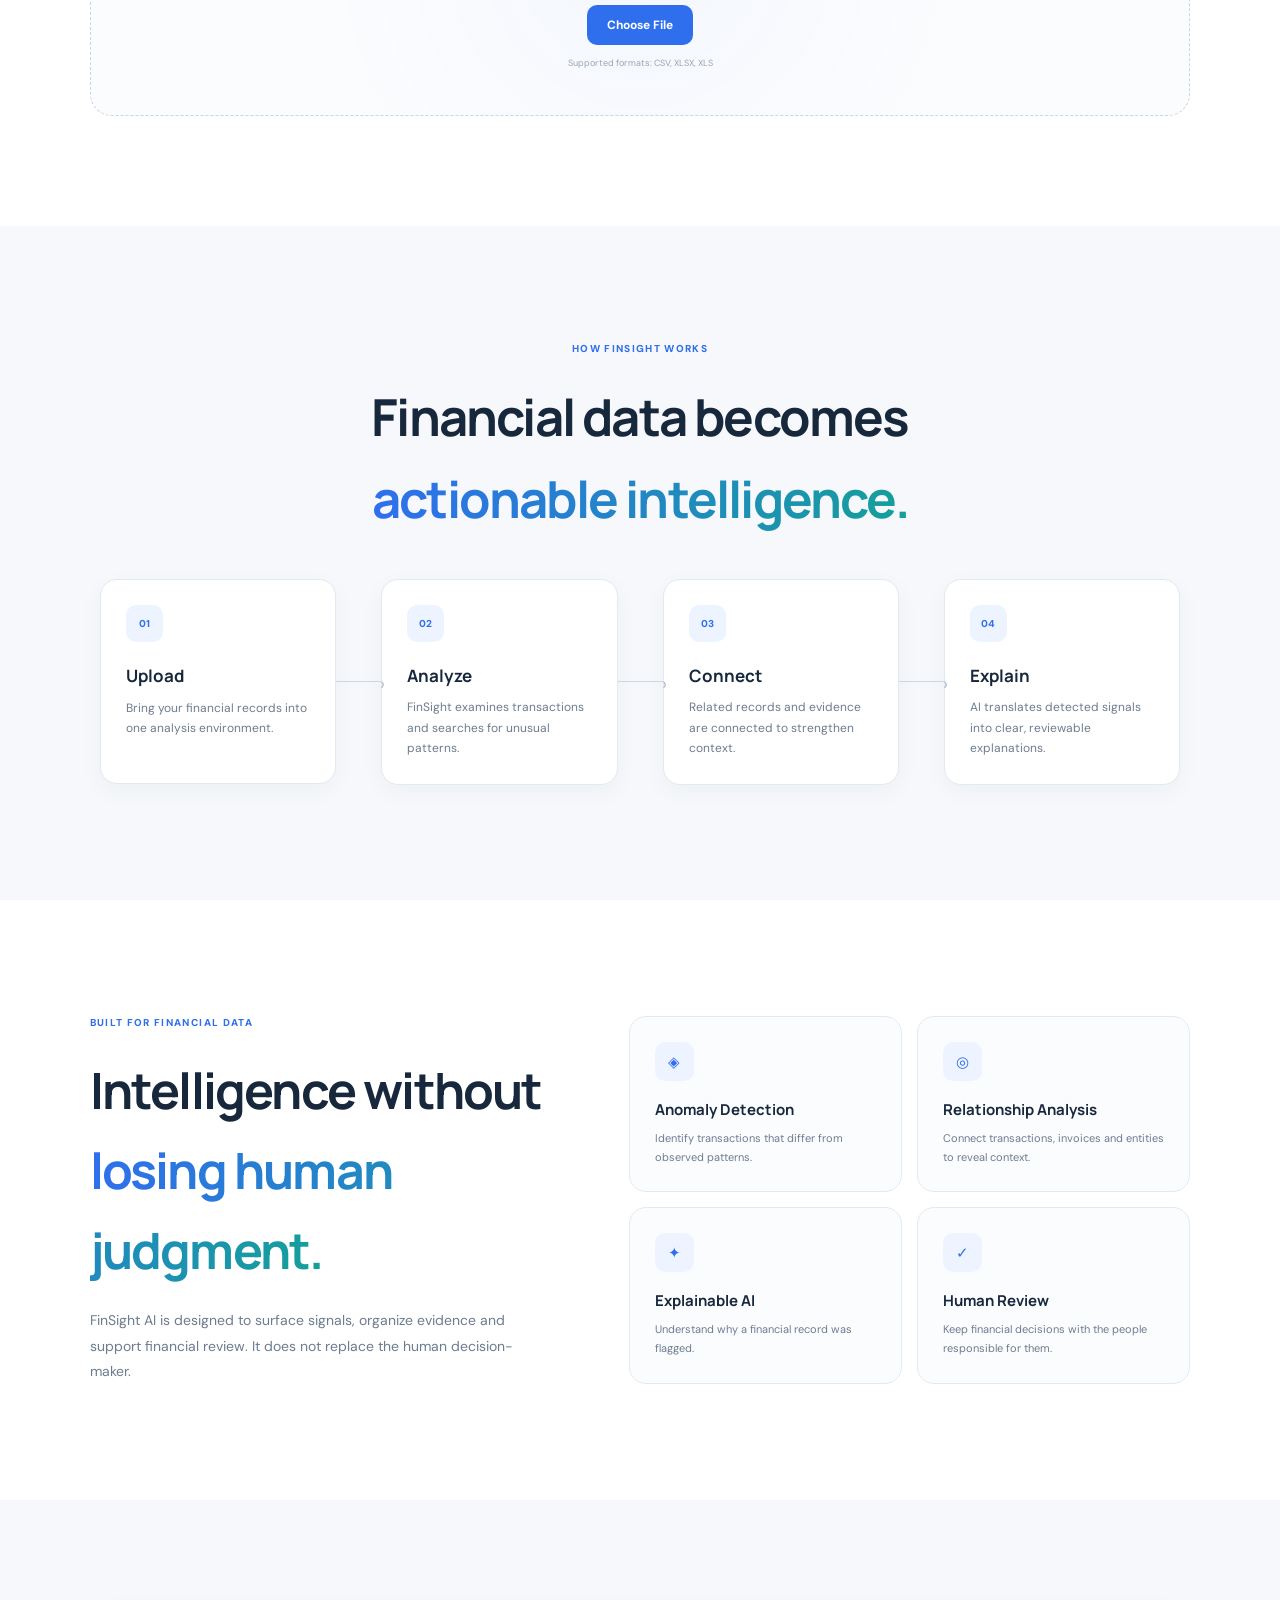
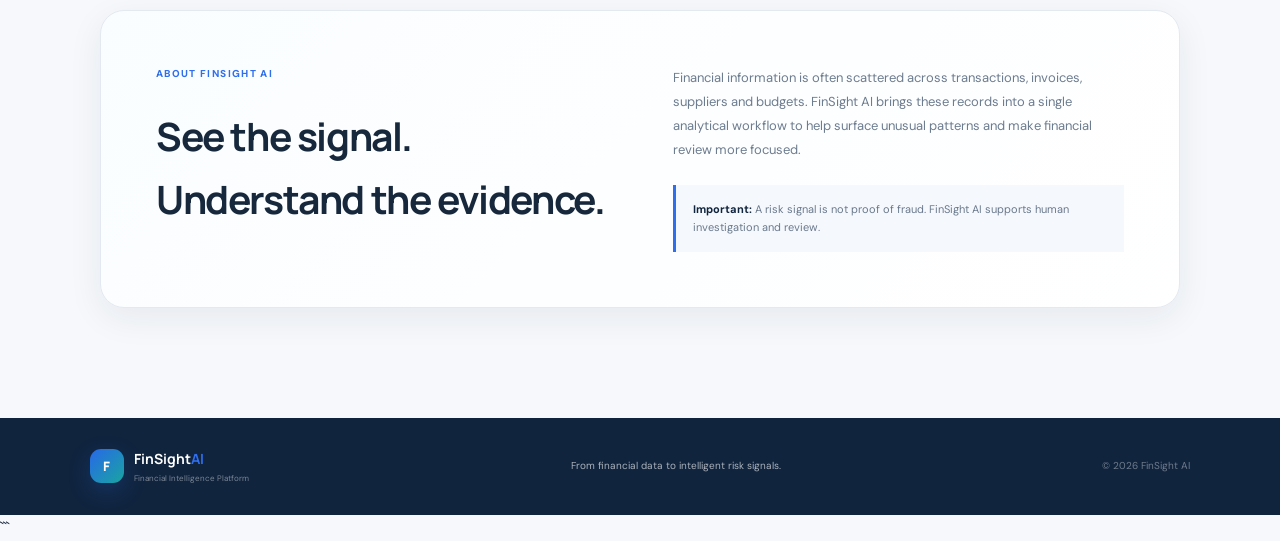
==== commit ea48f880: "Reset dashboard to zero state" ====
--- a/frontend/index.html
+++ b/frontend/index.html
@@ -1,3 +1,4 @@
+```html
 <!DOCTYPE html>
 <html lang="en">
 
@@ -231,7 +232,7 @@
                         </span>
 
                         <strong>
-                            2,481
+                            0
                         </strong>
 
                         <small>
@@ -248,7 +249,7 @@
                         </span>
 
                         <strong class="accent-number">
-                            17
+                            0
                         </strong>
 
                         <small>
@@ -286,7 +287,7 @@
 
 
                         <span class="period">
-                            Last 30 days
+                            No data yet
                         </span>
 
 
@@ -320,7 +321,7 @@
                                     font-size:18px;
                                 "
                             >
-                                1
+                                0
                             </strong>
 
                             <span
@@ -332,7 +333,6 @@
                                 "
                             >
                                 Unusual
-
                             </span>
 
                         </div>
@@ -357,7 +357,7 @@
                                     font-size:18px;
                                 "
                             >
-                                5
+                                0
                             </strong>
 
                             <span
@@ -369,7 +369,6 @@
                                 "
                             >
                                 Normal
-
                             </span>
 
                         </div>
@@ -394,7 +393,7 @@
                                     font-size:18px;
                                 "
                             >
-                                6
+                                0
                             </strong>
 
                             <span
@@ -406,7 +405,6 @@
                                 "
                             >
                                 Total
-
                             </span>
 
                         </div>
@@ -416,7 +414,7 @@
 
 
 
-                    <!-- Chart -->
+                    <!-- Empty Chart -->
 
                     <div class="chart">
 
@@ -430,26 +428,26 @@
 
                         <div class="chart-bars">
 
-                            <i style="height:32%"></i>
-
-                            <i style="height:45%"></i>
-
-                            <i style="height:38%"></i>
-
-                            <i style="height:58%"></i>
-
-                            <i style="height:48%"></i>
-
-                            <i style="height:65%"></i>
-
-                            <i style="height:55%"></i>
-
-                            <i style="height:78%"></i>
-
-                            <i style="height:62%"></i>
+                            <i style="height:0%"></i>
+
+                            <i style="height:0%"></i>
+
+                            <i style="height:0%"></i>
+
+                            <i style="height:0%"></i>
+
+                            <i style="height:0%"></i>
+
+                            <i style="height:0%"></i>
+
+                            <i style="height:0%"></i>
+
+                            <i style="height:0%"></i>
+
+                            <i style="height:0%"></i>
 
                             <i
-                                style="height:91%"
+                                style="height:0%"
                                 class="risk-bar"
                             ></i>
 
@@ -464,26 +462,25 @@
 
 
                 <!-- =================================
-                     RISK ALERT
+                     EMPTY RISK STATE
                 ================================== -->
 
                 <div class="risk-alert">
 
 
                     <div class="risk-icon">
-                        !
+                        0
                     </div>
 
 
                     <div class="risk-text">
 
                         <strong>
-                            1 unusual transaction detected
+                            No unusual transactions
                         </strong>
 
                         <span>
-                            Amount significantly differs
-                            from observed pattern
+                            Upload financial data to begin analysis
                         </span>
 
                     </div>
@@ -1075,4 +1072,5 @@
 
 </body>
 
-</html>+</html>
+```
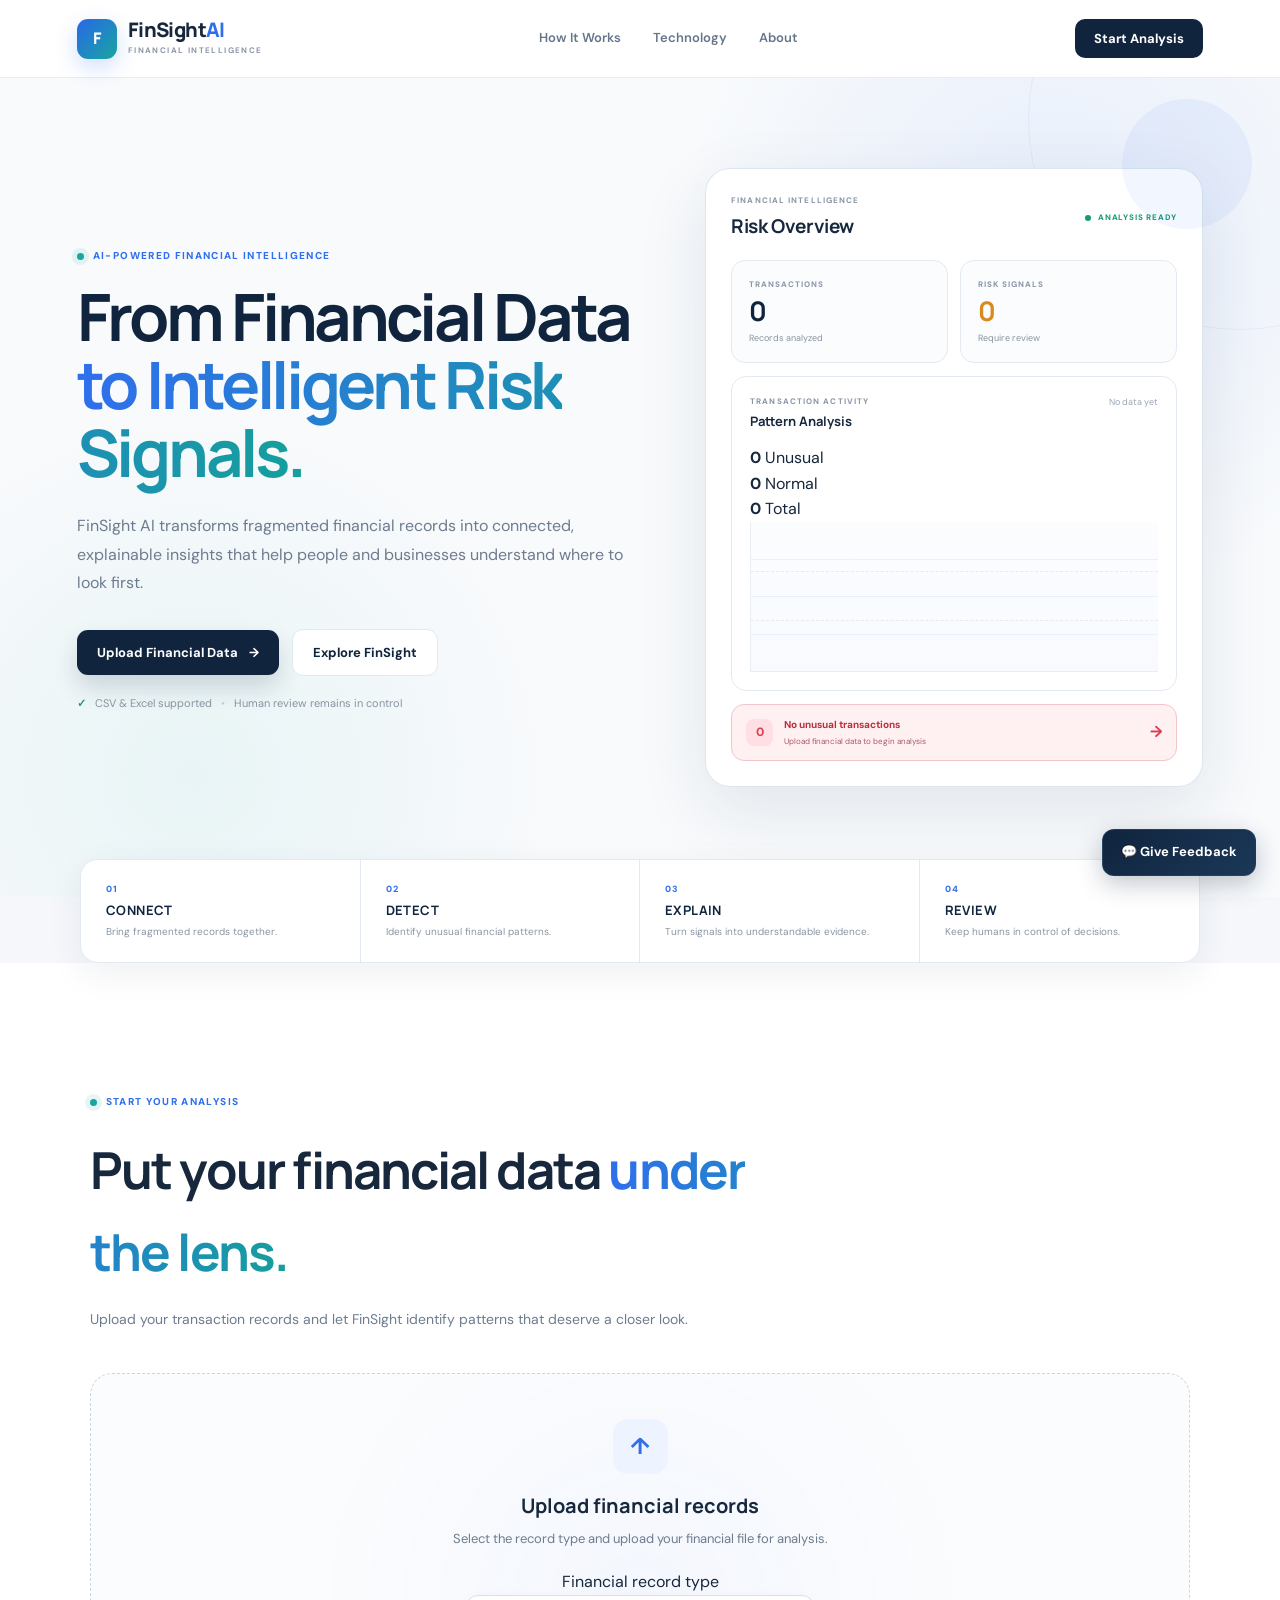
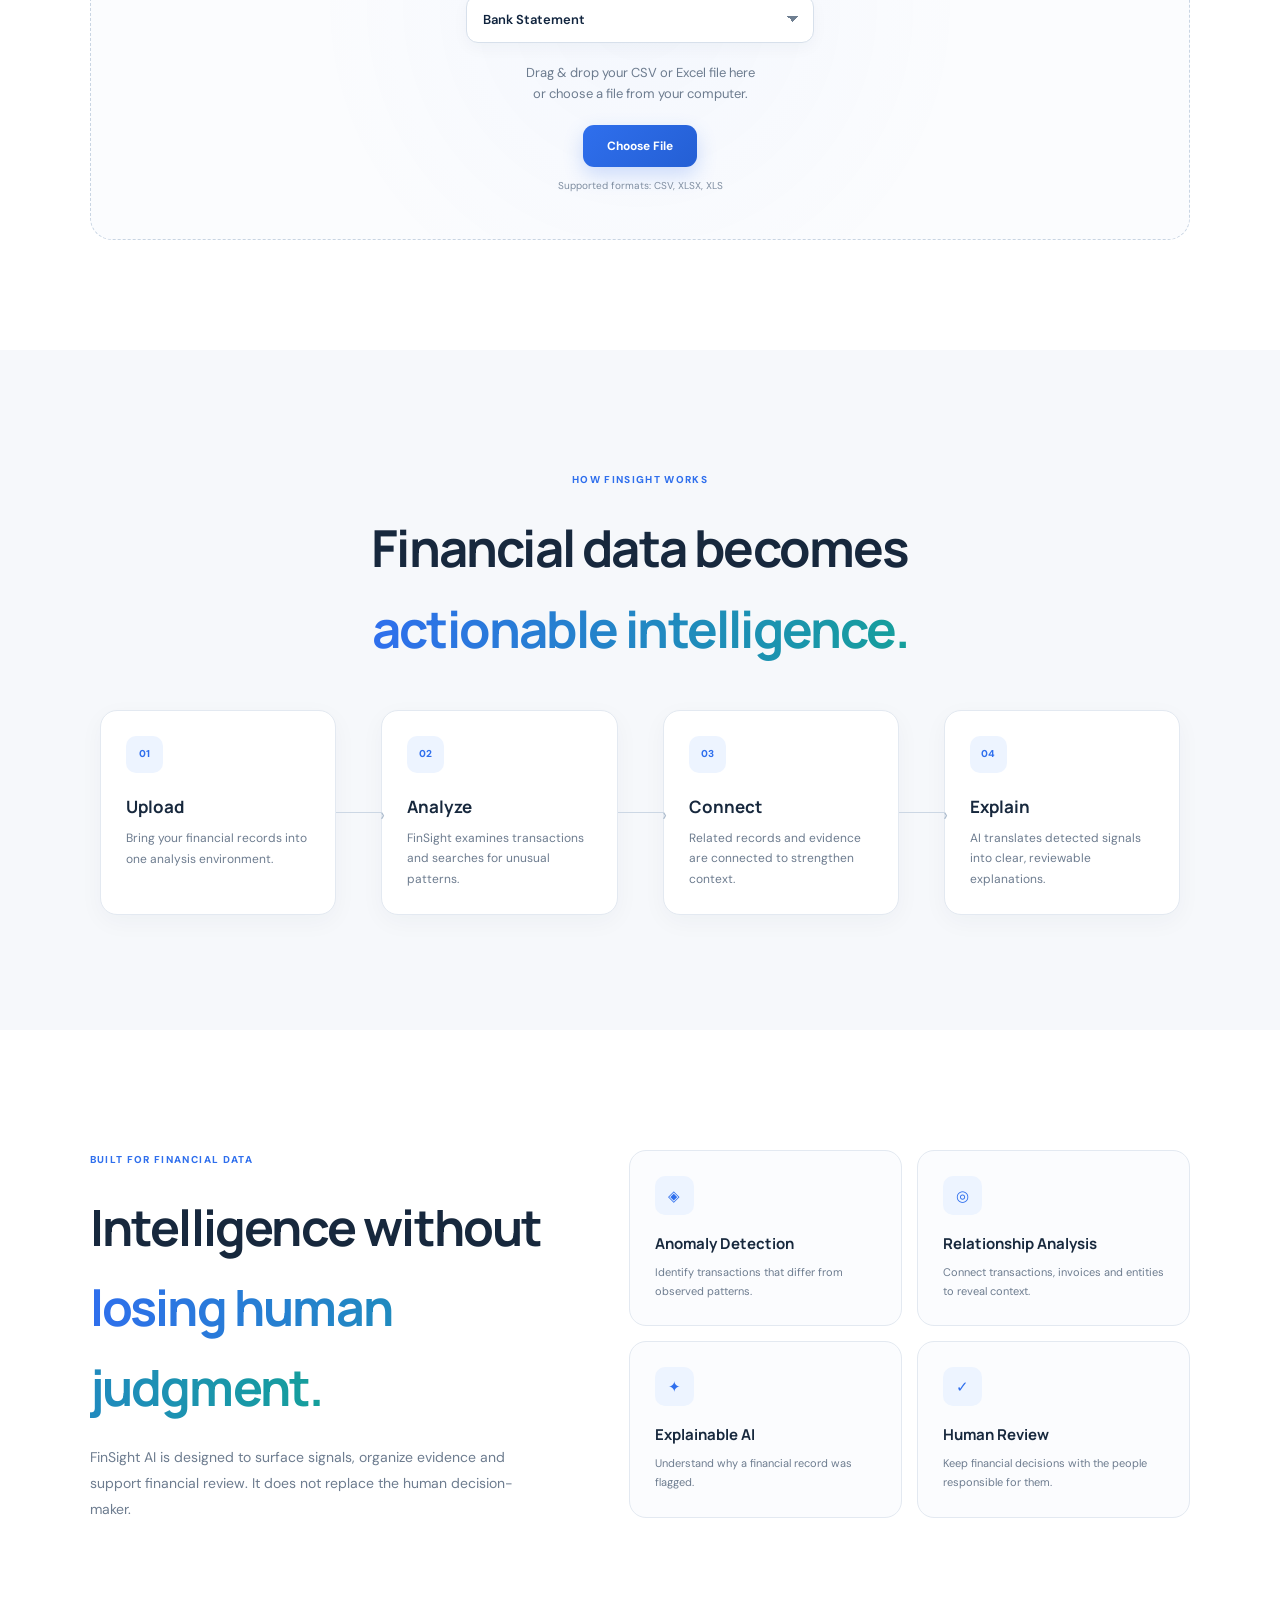
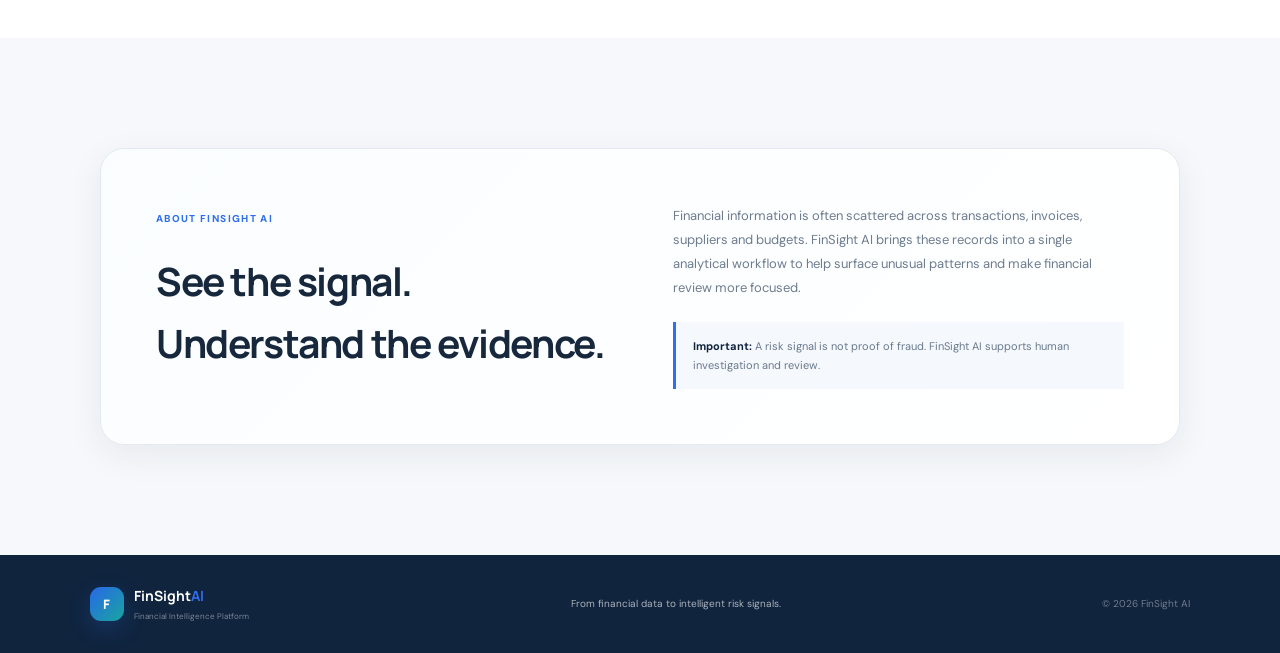
==== commit aa99fc05: "Phase 1 stable backup before Phase 2" ====
--- a/frontend/index.html
+++ b/frontend/index.html
@@ -1,4 +1,3 @@
-```html
 <!DOCTYPE html>
 <html lang="en">
 
@@ -295,115 +294,48 @@
 
 
 
-                    <!-- Pattern summary -->
-
-                    <div
-                        class="pattern-summary"
-                        style="
-                            display:flex;
-                            justify-content:space-between;
-                            align-items:center;
-                            margin-bottom:12px;
-                            padding:10px 12px;
-                            border-radius:10px;
-                            background:#f8fafc;
-                            border:1px solid #e8edf3;
-                        "
-                    >
+                    <div class="pattern-summary">
+
 
                         <div>
 
-                            <strong
-                                style="
-                                    display:block;
-                                    color:#10243e;
-                                    font-family:'Manrope',sans-serif;
-                                    font-size:18px;
-                                "
-                            >
+                            <strong>
                                 0
                             </strong>
 
-                            <span
-                                style="
-                                    color:#8491a1;
-                                    font-size:9px;
-                                    font-weight:700;
-                                    text-transform:uppercase;
-                                "
-                            >
+                            <span>
                                 Unusual
                             </span>
 
                         </div>
 
 
-                        <div
-                            style="
-                                width:1px;
-                                height:30px;
-                                background:#e3e9f1;
-                            "
-                        ></div>
+                        <div class="pattern-divider"></div>
 
 
                         <div>
 
-                            <strong
-                                style="
-                                    display:block;
-                                    color:#10243e;
-                                    font-family:'Manrope',sans-serif;
-                                    font-size:18px;
-                                "
-                            >
+                            <strong>
                                 0
                             </strong>
 
-                            <span
-                                style="
-                                    color:#8491a1;
-                                    font-size:9px;
-                                    font-weight:700;
-                                    text-transform:uppercase;
-                                "
-                            >
+                            <span>
                                 Normal
                             </span>
 
                         </div>
 
 
-                        <div
-                            style="
-                                width:1px;
-                                height:30px;
-                                background:#e3e9f1;
-                            "
-                        ></div>
+                        <div class="pattern-divider"></div>
 
 
                         <div>
 
-                            <strong
-                                style="
-                                    display:block;
-                                    color:#10243e;
-                                    font-family:'Manrope',sans-serif;
-                                    font-size:18px;
-                                "
-                            >
+                            <strong>
                                 0
                             </strong>
 
-                            <span
-                                style="
-                                    color:#8491a1;
-                                    font-size:9px;
-                                    font-weight:700;
-                                    text-transform:uppercase;
-                                "
-                            >
+                            <span>
                                 Total
                             </span>
 
@@ -626,6 +558,10 @@
 
 
 
+            <!-- =================================
+                 UPLOAD BOX
+            ================================== -->
+
             <div
                 class="upload-box"
                 id="uploadBox"
@@ -643,9 +579,52 @@
 
 
                 <p>
-
-                    Drag & drop your CSV or Excel
-                    file here
+                    Select the record type and upload your
+                    financial file for analysis.
+                </p>
+
+
+
+                <!-- =================================
+                     FINANCIAL RECORD TYPE
+                ================================== -->
+
+                <div class="record-type-field">
+
+
+                    <label for="dataType">
+                        Financial record type
+                    </label>
+
+
+                    <select id="dataType">
+
+                        <option value="bank_statement">
+                            Bank Statement
+                        </option>
+
+                        <option value="general_ledger">
+                            General Ledger (GL)
+                        </option>
+
+                        <option value="cash_book">
+                            Cash Book
+                        </option>
+
+                    </select>
+
+
+                </div>
+
+
+
+                <!-- =================================
+                     FILE UPLOAD
+                ================================== -->
+
+                <p class="upload-instruction">
+
+                    Drag & drop your CSV or Excel file here
 
                     <br>
 
@@ -666,9 +645,7 @@
                     class="upload-button"
                     onclick="document.getElementById('fileInput').click()"
                 >
-
                     Choose File
-
                 </button>
 
 
@@ -1067,10 +1044,23 @@
 
 
 
+    <!-- =====================================
+         FEEDBACK
+    ====================================== -->
+
+    <a
+        href="https://forms.gle/JtgkBSP4a4XJMAaL7"
+        target="_blank"
+        class="feedback-button"
+    >
+        💬 Give Feedback
+    </a>
+
+
+
     <script src="script.js"></script>
 
 
 </body>
 
-</html>
-```
+</html>
--- a/frontend/style.css
+++ b/frontend/style.css
@@ -4,12 +4,18 @@
     --navy: #10243e;
     --navy-2: #173452;
     --blue: #2f6fed;
+    --blue-dark: #2158c7;
     --blue-soft: #edf4ff;
     --teal: #18a6a0;
     --green: #159b73;
+    --green-soft: #eaf8f3;
+    --red: #dc3f4f;
+    --red-dark: #b92d3d;
+    --red-soft: #fff0f2;
     --orange: #d88a21;
-
-    --bg: #f6f8fb;
+    --orange-soft: #fff5e5;
+
+    --bg: #f5f7fb;
     --white: #ffffff;
     --text: #17283d;
     --muted: #6d7c8f;
@@ -45,7 +51,8 @@
 }
 
 button,
-input {
+input,
+select {
     font-family: inherit;
 }
 
@@ -78,9 +85,9 @@
     align-items: center;
     justify-content: space-between;
 
-    background: rgba(255, 255, 255, .94);
-
-    border-bottom: 1px solid rgba(227, 233, 241, .8);
+    background: rgba(255,255,255,.94);
+
+    border-bottom: 1px solid rgba(227,233,241,.8);
 
     position: sticky;
     top: 0;
@@ -116,17 +123,14 @@
         #19a5a0
     );
 
-    box-shadow: 0 8px 22px rgba(47, 111, 237, .22);
+    box-shadow: 0 8px 22px rgba(47,111,237,.22);
 }
 
 .logo-name {
     font-family: "Manrope", sans-serif;
-
     font-weight: 800;
     font-size: 20px;
-
     line-height: 1;
-
     letter-spacing: -.6px;
 }
 
@@ -137,12 +141,9 @@
 
 .logo-tagline {
     margin-top: 4px;
-
     color: #8a97a7;
-
     font-size: 8px;
     font-weight: 700;
-
     letter-spacing: 1.4px;
 }
 
@@ -153,10 +154,8 @@
 
 nav a {
     color: #66768a;
-
     font-size: 13px;
     font-weight: 600;
-
     transition: .25s ease;
 }
 
@@ -166,9 +165,7 @@
 
 .nav-button {
     border: 0;
-
     padding: 11px 19px;
-
     border-radius: 10px;
 
     background: var(--navy);
@@ -182,7 +179,6 @@
 
 .nav-button:hover {
     background: var(--blue);
-
     transform: translateY(-2px);
 }
 
@@ -199,8 +195,8 @@
     display: grid;
 
     grid-template-columns:
-        minmax(0, 1fr)
-        minmax(440px, .9fr);
+        minmax(0,1fr)
+        minmax(440px,.9fr);
 
     align-items: center;
 
@@ -213,12 +209,12 @@
     background:
         radial-gradient(
             circle at 82% 20%,
-            rgba(47, 111, 237, .09),
+            rgba(47,111,237,.09),
             transparent 30%
         ),
         radial-gradient(
             circle at 15% 85%,
-            rgba(24, 166, 160, .07),
+            rgba(24,166,160,.07),
             transparent 28%
         ),
         #f8fafc;
@@ -235,31 +231,26 @@
     right: -170px;
     top: -170px;
 
-    border: 1px solid rgba(47, 111, 237, .08);
+    border: 1px solid rgba(47,111,237,.08);
 
     border-radius: 50%;
 }
 
 .hero-content {
     max-width: 650px;
-
     position: relative;
     z-index: 2;
 }
 
 .eyebrow {
     display: inline-flex;
-
-    align-items: center;
-
+    align-items: center;
     gap: 9px;
 
     color: var(--blue);
 
     font-size: 10px;
-
     font-weight: 800;
-
     letter-spacing: 1.35px;
 
     margin-bottom: 19px;
@@ -274,13 +265,13 @@
     background: var(--teal);
 
     box-shadow:
-        0 0 0 5px rgba(24, 166, 160, .10);
+        0 0 0 5px rgba(24,166,160,.10);
 }
 
 .hero h1 {
     max-width: 700px;
 
-    font-size: clamp(46px, 5.1vw, 72px);
+    font-size: clamp(46px,5.1vw,72px);
 
     line-height: 1.04;
 
@@ -311,7 +302,6 @@
     color: var(--muted);
 
     font-size: 16px;
-
     line-height: 1.8;
 
     margin-bottom: 31px;
@@ -319,9 +309,7 @@
 
 .hero-actions {
     display: flex;
-
     gap: 13px;
-
     align-items: center;
 }
 
@@ -332,7 +320,6 @@
     padding: 14px 20px;
 
     font-size: 13px;
-
     font-weight: 700;
 
     transition: .25s ease;
@@ -346,7 +333,7 @@
     color: white;
 
     box-shadow:
-        0 12px 25px rgba(16, 36, 62, .16);
+        0 12px 25px rgba(16,36,62,.16);
 }
 
 .primary-button span {
@@ -355,21 +342,17 @@
 
 .primary-button:hover {
     background: var(--blue);
-
     transform: translateY(-2px);
 }
 
 .secondary-button {
     background: white;
-
     color: var(--navy);
-
     border: 1px solid var(--line);
 }
 
 .secondary-button:hover {
     border-color: #b8c7da;
-
     transform: translateY(-2px);
 }
 
@@ -377,9 +360,7 @@
     margin-top: 19px;
 
     display: flex;
-
-    align-items: center;
-
+    align-items: center;
     gap: 9px;
 
     color: #8793a2;
@@ -389,7 +370,6 @@
 
 .hero-note > span:first-child {
     color: var(--green);
-
     font-weight: 800;
 }
 
@@ -399,7 +379,7 @@
 
 
 /* =========================================
-   HERO VISUAL
+   HERO DASHBOARD
 ========================================= */
 
 .hero-visual {
@@ -409,9 +389,9 @@
 
     padding: 25px;
 
-    background: rgba(255, 255, 255, .97);
-
-    border: 1px solid rgba(220, 228, 238, .95);
+    background: rgba(255,255,255,.97);
+
+    border: 1px solid rgba(220,228,238,.95);
 
     border-radius: 25px;
 
@@ -419,11 +399,9 @@
 
     backdrop-filter: blur(20px);
 
-    transform: none;
+    z-index: 3;
 
     transition: .3s ease;
-
-    z-index: 3;
 }
 
 .hero-visual:hover {
@@ -443,16 +421,14 @@
 
     border-radius: 50%;
 
-    background: rgba(47, 111, 237, .06);
+    background: rgba(47,111,237,.06);
 
     pointer-events: none;
 }
 
 .visual-header {
     display: flex;
-
-    align-items: center;
-
+    align-items: center;
     justify-content: space-between;
 
     margin-bottom: 19px;
@@ -464,7 +440,6 @@
     color: #8a97a7;
 
     font-size: 8px;
-
     font-weight: 800;
 
     letter-spacing: 1.1px;
@@ -472,25 +447,19 @@
 
 .visual-header h3 {
     margin-top: 4px;
-
     font-size: 19px;
-
     letter-spacing: -.4px;
 }
 
 .live-status {
     display: flex;
-
-    align-items: center;
-
+    align-items: center;
     gap: 7px;
 
     color: var(--green);
 
     font-size: 8px;
-
     font-weight: 800;
-
     letter-spacing: .8px;
 }
 
@@ -526,6 +495,13 @@
     border-radius: 14px;
 
     background: #fbfcfe;
+
+    transition: .25s ease;
+}
+
+.metric-card:hover {
+    transform: translateY(-2px);
+    box-shadow: var(--shadow-soft);
 }
 
 .metric-label {
@@ -534,7 +510,6 @@
     color: #8a97a7;
 
     font-size: 8px;
-
     font-weight: 800;
 
     letter-spacing: 1px;
@@ -587,7 +562,6 @@
     display: flex;
 
     justify-content: space-between;
-
     align-items: flex-start;
 
     margin-bottom: 13px;
@@ -595,23 +569,21 @@
 
 .analysis-top h4 {
     margin-top: 3px;
-
     font-size: 13px;
 }
 
 .period {
     color: #9aa5b3;
-
     font-size: 9px;
 }
 
 
 /* =========================================
-   CHART
+   BAR CHART
 ========================================= */
 
 .chart {
-    height: 145px;
+    height: 150px;
 
     position: relative;
 
@@ -620,6 +592,13 @@
     border-bottom: 1px solid #e8edf3;
 
     overflow: hidden;
+
+    background:
+        linear-gradient(
+            to bottom,
+            rgba(47,111,237,.015),
+            rgba(47,111,237,.035)
+        );
 }
 
 .chart::before,
@@ -631,7 +610,7 @@
     left: 0;
     right: 0;
 
-    border-top: 1px dashed #edf0f4;
+    border-top: 1px dashed #e4eaf1;
 }
 
 .chart::before {
@@ -645,13 +624,17 @@
 .chart-bars {
     height: 100%;
 
-    padding: 0 13px;
+    padding: 12px 14px 0;
 
     display: flex;
 
     align-items: flex-end;
 
     gap: 9px;
+
+    position: relative;
+
+    z-index: 3;
 }
 
 .chart-bars i {
@@ -660,6 +643,8 @@
     flex: 1;
 
     min-width: 8px;
+
+    height: var(--bar-height,50%);
 
     border-radius: 5px 5px 2px 2px;
 
@@ -672,16 +657,26 @@
 
     position: relative;
 
-    z-index: 2;
+    box-shadow:
+        0 3px 8px rgba(47,111,237,.12);
+
+    transition: .3s ease;
+}
+
+.chart-bars i:hover {
+    transform: scaleY(1.04);
 }
 
 .chart-bars i.risk-bar {
     background:
         linear-gradient(
             to top,
-            #e7a13c,
-            #f4c06b
+            #dc3f4f,
+            #f47b88
         );
+
+    box-shadow:
+        0 4px 10px rgba(220,63,79,.20);
 }
 
 .chart-line {
@@ -692,7 +687,7 @@
 
     height: 1px;
 
-    background: rgba(47, 111, 237, .12);
+    background: rgba(47,111,237,.08);
 }
 
 .line-1 {
@@ -723,11 +718,11 @@
 
     padding: 12px 14px;
 
-    border: 1px solid #f1dfbd;
+    border: 1px solid #f2c5cb;
 
     border-radius: 13px;
 
-    background: #fffaf1;
+    background: var(--red-soft);
 }
 
 .risk-icon {
@@ -735,18 +730,16 @@
     height: 27px;
 
     display: flex;
-
     align-items: center;
     justify-content: center;
 
     border-radius: 8px;
 
-    background: #fff0d2;
-
-    color: var(--orange);
+    background: #ffdfe3;
+
+    color: var(--red);
 
     font-weight: 800;
-
     font-size: 12px;
 }
 
@@ -757,7 +750,7 @@
 .risk-text strong {
     display: block;
 
-    color: #76551d;
+    color: var(--red-dark);
 
     font-size: 10px;
 }
@@ -765,7 +758,7 @@
 .risk-text span {
     display: block;
 
-    color: #a18352;
+    color: #a75c66;
 
     font-size: 8px;
 
@@ -773,8 +766,7 @@
 }
 
 .risk-arrow {
-    color: var(--orange);
-
+    color: var(--red);
     font-weight: 700;
 }
 
@@ -785,19 +777,17 @@
 
 .concept-strip {
     width: 88%;
-
     max-width: 1120px;
 
     margin: -38px auto 0;
 
     position: relative;
-
     z-index: 5;
 
     display: grid;
 
     grid-template-columns:
-        repeat(4, 1fr);
+        repeat(4,1fr);
 
     background: white;
 
@@ -828,7 +818,6 @@
     color: var(--blue);
 
     font-size: 9px;
-
     font-weight: 800;
 
     letter-spacing: 1px;
@@ -863,18 +852,16 @@
 
 .upload-section {
     padding: 125px 7% 110px;
-
     background: white;
 }
 
 .section-heading {
     max-width: 680px;
-
     margin-bottom: 40px;
 }
 
 .section-heading h2 {
-    font-size: clamp(34px, 4vw, 51px);
+    font-size: clamp(34px,4vw,51px);
 
     letter-spacing: -1.8px;
 
@@ -885,19 +872,21 @@
     color: var(--muted);
 
     font-size: 14px;
-
     line-height: 1.8;
 }
+
+
+/* =========================================
+   UPLOAD BOX
+========================================= */
 
 .upload-box {
     min-height: 320px;
 
     display: flex;
-
     flex-direction: column;
 
     align-items: center;
-
     justify-content: center;
 
     text-align: center;
@@ -911,7 +900,7 @@
     background:
         radial-gradient(
             circle at center,
-            rgba(47, 111, 237, .035),
+            rgba(47,111,237,.035),
             transparent 55%
         ),
         #fbfcfe;
@@ -937,7 +926,6 @@
     display: flex;
 
     align-items: center;
-
     justify-content: center;
 
     margin-bottom: 16px;
@@ -949,13 +937,11 @@
     color: var(--blue);
 
     font-size: 23px;
-
     font-weight: 700;
 }
 
 .upload-box h3 {
     font-size: 20px;
-
     margin-bottom: 7px;
 }
 
@@ -967,20 +953,32 @@
     margin-bottom: 20px;
 }
 
+
+/* =========================================
+   BEAUTIFUL FILE BUTTON
+========================================= */
+
 .upload-button {
     border: 0;
 
-    padding: 12px 20px;
-
-    border-radius: 10px;
-
-    background: var(--blue);
+    padding: 13px 24px;
+
+    border-radius: 11px;
+
+    background:
+        linear-gradient(
+            135deg,
+            var(--blue),
+            #245fd4
+        );
 
     color: white;
 
     font-size: 12px;
-
     font-weight: 700;
+
+    box-shadow:
+        0 8px 20px rgba(47,111,237,.22);
 
     transition: .25s ease;
 }
@@ -989,19 +987,97 @@
     background: var(--navy);
 
     transform: translateY(-2px);
+
+    box-shadow:
+        0 10px 22px rgba(16,36,62,.18);
 }
 
 .file-info {
     margin-top: 11px;
 
-    color: #99a4b2;
-
-    font-size: 9px;
-}
-
-
-/* =========================================
-   FINANCIAL ANALYSIS RESULTS
+    color: #7e8da0;
+
+    font-size: 10px;
+}
+
+
+/* =========================================
+   RECORD TYPE DROPDOWN
+========================================= */
+
+#dataType {
+    width: 100%;
+    max-width: 430px;
+
+    height: 48px;
+
+    margin: 0 auto 20px;
+
+    padding: 0 44px 0 16px;
+
+    appearance: none;
+    -webkit-appearance: none;
+
+    border: 1px solid #d7e0eb;
+
+    border-radius: 12px;
+
+    background-color: white;
+
+    background-image:
+        linear-gradient(45deg, transparent 50%, #6f7f91 50%),
+        linear-gradient(135deg, #6f7f91 50%, transparent 50%);
+
+    background-position:
+        calc(100% - 20px) 20px,
+        calc(100% - 14px) 20px;
+
+    background-size:
+        6px 6px,
+        6px 6px;
+
+    background-repeat: no-repeat;
+
+    color: var(--navy);
+
+    font-size: 13px;
+    font-weight: 600;
+
+    outline: none;
+
+    box-shadow:
+        0 5px 16px rgba(25,48,76,.04);
+
+    transition: .25s ease;
+}
+
+#dataType:hover {
+    border-color: #aebed2;
+}
+
+#dataType:focus {
+    border-color: var(--blue);
+
+    box-shadow:
+        0 0 0 4px rgba(47,111,237,.10);
+}
+
+
+/* =========================================
+   RESULTS DASHBOARD
+========================================= */
+
+#resultsContainer {
+    width: 100%;
+
+    margin-top: 35px;
+
+    padding-top: 10px;
+}
+
+
+/* =========================================
+   RESULT SUMMARY CARDS
 ========================================= */
 
 .analysis-results {
@@ -1009,25 +1085,69 @@
     max-width: 1050px;
 
     display: grid;
-    grid-template-columns: repeat(4, 1fr);
-
-    gap: 12px;
+
+    grid-template-columns:
+        repeat(4,1fr);
+
+    gap: 14px;
 
     margin: 28px auto;
 }
 
 .analysis-results > div {
-    padding: 18px;
+    position: relative;
+
+    padding: 21px;
+
+    min-height: 105px;
 
     background: #ffffff;
 
     border: 1px solid var(--line);
 
-    border-radius: 14px;
+    border-radius: 16px;
 
     text-align: left;
 
-    box-shadow: 0 5px 18px rgba(25, 48, 76, .04);
+    box-shadow:
+        0 7px 22px rgba(25,48,76,.05);
+
+    overflow: hidden;
+
+    transition: .25s ease;
+}
+
+.analysis-results > div::before {
+    content: "";
+
+    position: absolute;
+
+    left: 0;
+    top: 0;
+    bottom: 0;
+
+    width: 4px;
+
+    background: var(--blue);
+}
+
+.analysis-results > div:nth-child(2)::before {
+    background: var(--teal);
+}
+
+.analysis-results > div:nth-child(3)::before {
+    background: var(--blue);
+}
+
+.analysis-results > div:nth-child(4)::before {
+    background: var(--red);
+}
+
+.analysis-results > div:hover {
+    transform: translateY(-3px);
+
+    box-shadow:
+        0 12px 30px rgba(25,48,76,.08);
 }
 
 .analysis-results strong {
@@ -1037,11 +1157,15 @@
 
     font-family: "Manrope", sans-serif;
 
-    font-size: 23px;
+    font-size: 27px;
 
     line-height: 1.2;
 
-    margin-bottom: 5px;
+    margin-bottom: 7px;
+}
+
+.analysis-results .unusual-count-number {
+    color: var(--red);
 }
 
 .analysis-results span {
@@ -1051,11 +1175,92 @@
 
     font-size: 9px;
 
+    font-weight: 800;
+
+    letter-spacing: .6px;
+
+    text-transform: uppercase;
+}
+
+
+/* =========================================
+   COLUMN MAPPING
+========================================= */
+
+.column-mapping-section {
+    width: 100%;
+    max-width: 1050px;
+
+    margin: 25px auto;
+
+    padding: 25px;
+
+    background: #ffffff;
+
+    border: 1px solid #e1e7ee;
+
+    border-radius: 17px;
+
+    box-shadow:
+        0 7px 25px rgba(25,48,76,.04);
+}
+
+.column-mapping-section h3 {
+    margin: 0 0 18px;
+
+    color: var(--navy);
+
+    font-size: 18px;
+}
+
+.column-mapping-grid {
+    display: grid;
+
+    grid-template-columns:
+        repeat(2,1fr);
+
+    gap: 11px;
+}
+
+.column-mapping-item {
+    padding: 14px;
+
+    background: #f7f9fc;
+
+    border-radius: 11px;
+
+    border: 1px solid #e7ebf0;
+
+    transition: .2s ease;
+}
+
+.column-mapping-item:hover {
+    background: #f2f6fb;
+    border-color: #d5dfeb;
+}
+
+.column-mapping-item span {
+    display: block;
+
+    font-size: 10px;
+
     font-weight: 700;
 
-    letter-spacing: .5px;
+    color: #718096;
 
     text-transform: uppercase;
+
+    margin-bottom: 5px;
+}
+
+.column-mapping-item strong {
+    display: block;
+
+    font-size: 14px;
+
+    color: var(--navy);
+
+    word-break: break-word;
 }
 
 
@@ -1079,20 +1284,20 @@
 
     gap: 12px;
 
-    padding: 16px 18px;
+    padding: 17px 19px;
 
     margin-bottom: 14px;
 
-    background: #fffaf1;
-
-    border: 1px solid #f1dfbd;
-
-    border-radius: 14px;
+    background: var(--red-soft);
+
+    border: 1px solid #f1c3ca;
+
+    border-radius: 15px;
 }
 
 .anomaly-icon {
-    width: 34px;
-    height: 34px;
+    width: 36px;
+    height: 36px;
 
     display: flex;
 
@@ -1103,9 +1308,9 @@
 
     border-radius: 10px;
 
-    background: #fff0d2;
-
-    color: var(--orange);
+    background: #ffdfe3;
+
+    color: var(--red);
 
     font-weight: 800;
 }
@@ -1113,7 +1318,7 @@
 .anomaly-header strong {
     display: block;
 
-    color: #76551d;
+    color: var(--red-dark);
 
     font-size: 12px;
 }
@@ -1123,7 +1328,7 @@
 
     margin-top: 2px;
 
-    color: #a18352;
+    color: #a75d67;
 
     font-size: 10px;
 }
@@ -1134,17 +1339,36 @@
 ========================================= */
 
 .anomaly-card {
-    padding: 24px;
+    position: relative;
+
+    padding: 25px;
 
     background: white;
 
-    border: 1px solid var(--line);
+    border: 1px solid #f0d5d9;
 
     border-radius: 18px;
 
-    box-shadow: 0 10px 35px rgba(25, 48, 76, .06);
+    box-shadow:
+        0 12px 35px rgba(25,48,76,.07);
 
     margin-bottom: 18px;
+
+    overflow: hidden;
+}
+
+.anomaly-card::before {
+    content: "";
+
+    position: absolute;
+
+    left: 0;
+    top: 0;
+    bottom: 0;
+
+    width: 4px;
+
+    background: var(--red);
 }
 
 .anomaly-card-top {
@@ -1203,27 +1427,27 @@
 
     border-radius: 13px;
 
-    background: #f8fafc;
-
-    border: 1px solid #e8edf3;
+    background: #fff7f8;
+
+    border: 1px solid #f2d7db;
 }
 
 .risk-score-box strong {
-    color: var(--orange);
+    color: var(--red);
 
     font-family: "Manrope", sans-serif;
 
-    font-size: 25px;
+    font-size: 28px;
 }
 
 .risk-level {
-    padding: 7px 12px;
+    padding: 7px 13px;
 
     border-radius: 20px;
 
-    background: #fff3dc;
-
-    color: #8a611d;
+    background: #ffdfe3;
+
+    color: var(--red-dark);
 
     font-size: 9px;
 
@@ -1270,7 +1494,8 @@
 .connected-grid {
     display: grid;
 
-    grid-template-columns: repeat(4, 1fr);
+    grid-template-columns:
+        repeat(4,1fr);
 
     gap: 10px;
 }
@@ -1331,7 +1556,6 @@
 
 .ai-icon {
     color: var(--blue);
-
     font-size: 15px;
 }
 
@@ -1353,9 +1577,9 @@
 
     padding: 15px 17px;
 
-    background: #fbfcfe;
-
-    border: 1px solid var(--line);
+    background: #fff8f8;
+
+    border: 1px solid #f0dadd;
 
     border-radius: 12px;
 }
@@ -1363,7 +1587,7 @@
 .risk-reasons strong {
     display: block;
 
-    color: var(--navy);
+    color: var(--red-dark);
 
     font-size: 10px;
 
@@ -1465,9 +1689,9 @@
 
     text-align: left;
 
-    background: #f3fbf8;
-
-    border: 1px solid #d6eee6;
+    background: var(--green-soft);
+
+    border: 1px solid #cce9de;
 
     border-radius: 15px;
 }
@@ -1485,7 +1709,7 @@
 
     border-radius: 10px;
 
-    background: #e2f6ef;
+    background: #d9f3e9;
 
     color: var(--green);
 
@@ -1512,12 +1736,34 @@
 
 
 /* =========================================
+   ANALYZE ANOTHER FILE BUTTON
+========================================= */
+
+#resultsContainer .primary-button {
+    display: block;
+
+    margin: 28px auto 0;
+
+    padding: 13px 22px;
+
+    background: var(--navy);
+
+    border-radius: 11px;
+
+    font-size: 12px;
+}
+
+#resultsContainer .primary-button:hover {
+    background: var(--blue);
+}
+
+
+/* =========================================
    HOW IT WORKS
 ========================================= */
 
 .how-section {
     padding: 115px 7%;
-
     background: #f6f8fb;
 }
 
@@ -1525,7 +1771,6 @@
     text-align: center;
 
     margin-left: auto;
-
     margin-right: auto;
 }
 
@@ -1572,7 +1817,6 @@
     display: flex;
 
     align-items: center;
-
     justify-content: center;
 
     border-radius: 10px;
@@ -1582,7 +1826,6 @@
     color: var(--blue);
 
     font-size: 10px;
-
     font-weight: 800;
 
     margin-bottom: 20px;
@@ -1590,7 +1833,6 @@
 
 .step-card h3 {
     font-size: 17px;
-
     margin-bottom: 8px;
 }
 
@@ -1598,7 +1840,6 @@
     color: var(--muted);
 
     font-size: 12px;
-
     line-height: 1.7;
 }
 
@@ -1616,7 +1857,6 @@
     position: absolute;
 
     right: -4px;
-
     top: -11px;
 
     color: #aebdce;
@@ -1648,7 +1888,7 @@
 }
 
 .tech-content h2 {
-    font-size: clamp(34px, 4vw, 50px);
+    font-size: clamp(34px,4vw,50px);
 
     letter-spacing: -1.8px;
 
@@ -1698,7 +1938,6 @@
     display: flex;
 
     align-items: center;
-
     justify-content: center;
 
     margin-bottom: 17px;
@@ -1714,7 +1953,6 @@
 
 .tech-card h3 {
     font-size: 15px;
-
     margin-bottom: 7px;
 }
 
@@ -1722,7 +1960,6 @@
     color: var(--muted);
 
     font-size: 11px;
-
     line-height: 1.7;
 }
 
@@ -1733,7 +1970,6 @@
 
 .about-section {
     padding: 110px 7%;
-
     background: #f6f8fb;
 }
 
@@ -1811,7 +2047,6 @@
     display: flex;
 
     align-items: center;
-
     justify-content: space-between;
 
     background: var(--navy);
@@ -1862,10 +2097,111 @@
 
 
 /* =========================================
-   RESPONSIVE
-========================================= */
-
-@media (max-width: 1000px) {
+   FEEDBACK BUTTON
+========================================= */
+
+.feedback-button {
+    position: fixed;
+
+    bottom: 24px;
+    right: 24px;
+
+    display: flex;
+    align-items: center;
+    gap: 8px;
+
+    background:
+        linear-gradient(
+            135deg,
+            #10243e,
+            #1b3858
+        );
+
+    color: white;
+
+    padding: 12px 18px;
+
+    border-radius: 12px;
+
+    text-decoration: none;
+
+    font-size: 13px;
+
+    font-weight: 700;
+
+    border: 1px solid rgba(255,255,255,.08);
+
+    box-shadow:
+        0 8px 25px rgba(16,36,62,.25);
+
+    z-index: 9999;
+
+    transition: .25s ease;
+}
+
+.feedback-button:hover {
+    background: var(--blue);
+
+    transform: translateY(-3px);
+
+    box-shadow:
+        0 12px 28px rgba(47,111,237,.25);
+}
+
+
+/* =========================================
+   START ANALYSIS BUTTON
+========================================= */
+
+.start-analysis-button {
+    display: inline-flex;
+
+    align-items: center;
+    justify-content: center;
+    gap: 8px;
+
+    padding: 14px 22px;
+
+    border: 0;
+
+    border-radius: 11px;
+
+    background:
+        linear-gradient(
+            135deg,
+            var(--blue),
+            #245fd4
+        );
+
+    color: white;
+
+    font-size: 13px;
+
+    font-weight: 700;
+
+    box-shadow:
+        0 10px 24px rgba(47,111,237,.20);
+
+    transition: .25s ease;
+}
+
+.start-analysis-button:hover {
+    transform: translateY(-2px);
+
+    background:
+        linear-gradient(
+            135deg,
+            #245fd4,
+            var(--navy)
+        );
+}
+
+
+/* =========================================
+   RESPONSIVE — TABLET
+========================================= */
+
+@media (max-width:1000px) {
 
     .hero {
         grid-template-columns: 1fr;
@@ -1881,13 +2217,11 @@
 
     .hero-visual {
         max-width: 650px;
-
         width: 100%;
     }
 
     .steps {
         grid-template-columns: 1fr 1fr;
-
         gap: 15px;
     }
 
@@ -1897,7 +2231,6 @@
 
     .technology-section {
         grid-template-columns: 1fr;
-
         gap: 45px;
     }
 
@@ -1911,7 +2244,11 @@
 }
 
 
-@media (max-width: 700px) {
+/* =========================================
+   RESPONSIVE — MOBILE
+========================================= */
+
+@media (max-width:700px) {
 
     .navbar {
         padding: 0 5%;
@@ -1923,7 +2260,6 @@
 
     .nav-button {
         padding: 9px 13px;
-
         font-size: 11px;
     }
 
@@ -1933,13 +2269,11 @@
 
     .hero h1 {
         font-size: 43px;
-
         letter-spacing: -2.1px;
     }
 
     .hero-actions {
         flex-direction: column;
-
         align-items: stretch;
     }
 
@@ -1954,8 +2288,6 @@
 
     .hero-visual {
         padding: 18px;
-
-        transform: none;
     }
 
     .hero-visual:hover {
@@ -1981,7 +2313,6 @@
     .technology-section,
     .about-section {
         padding-left: 5%;
-
         padding-right: 5%;
     }
 
@@ -2020,7 +2351,6 @@
 
     .anomaly-card-top {
         flex-direction: column;
-
         gap: 15px;
     }
 
@@ -2030,6 +2360,14 @@
         flex-direction: column;
     }
 
+    .column-mapping-section {
+        padding: 18px;
+    }
+
+    #dataType {
+        max-width: 100%;
+    }
+
     footer {
         flex-direction: column;
 
@@ -2037,4 +2375,33 @@
 
         text-align: center;
     }
+
+    .feedback-button {
+        bottom: 16px;
+        right: 16px;
+
+        padding: 10px 14px;
+
+        font-size: 12px;
+    }
+}
+
+
+/* =========================================
+   COLUMN MAPPING — SMALL MOBILE
+========================================= */
+
+@media (max-width:600px) {
+
+    .column-mapping-grid {
+        grid-template-columns: 1fr;
+    }
+
+    .upload-box {
+        padding: 30px 18px;
+    }
+
+    .analysis-results > div {
+        min-height: 95px;
+    }
 }
